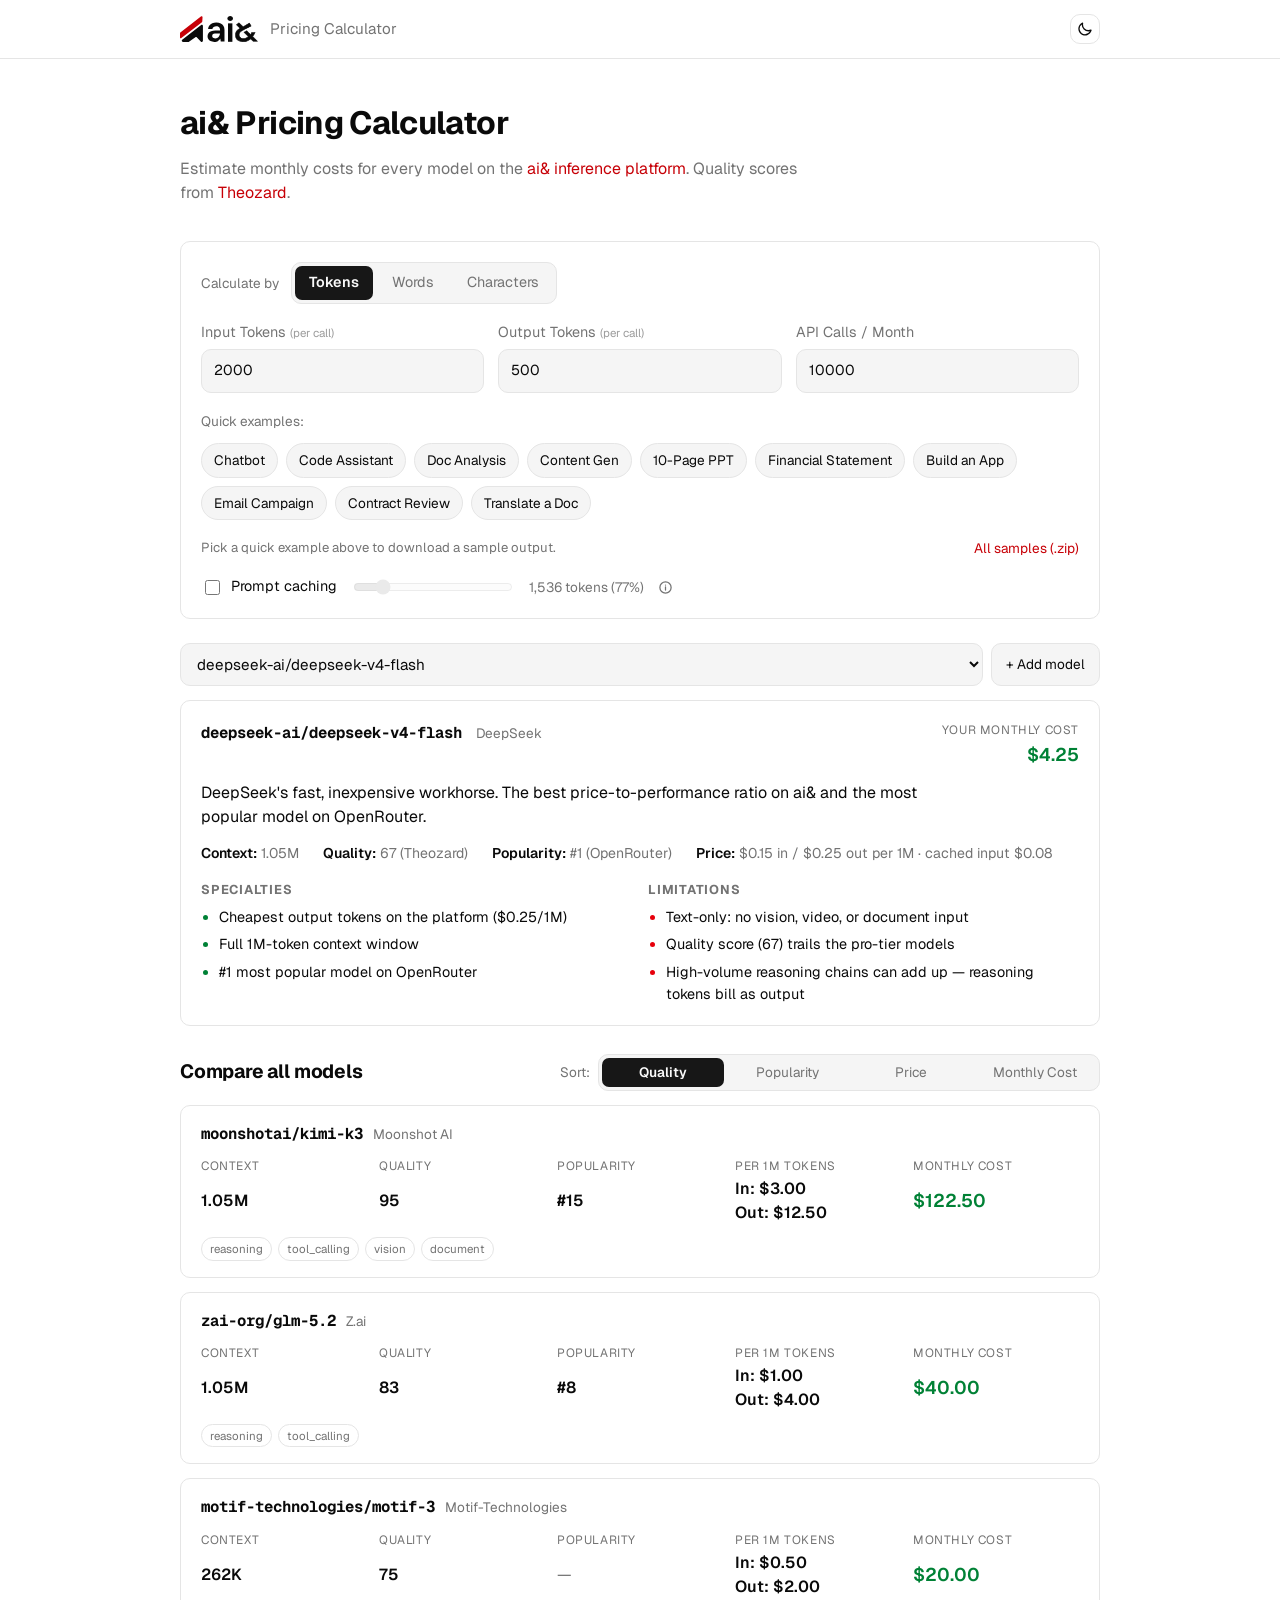
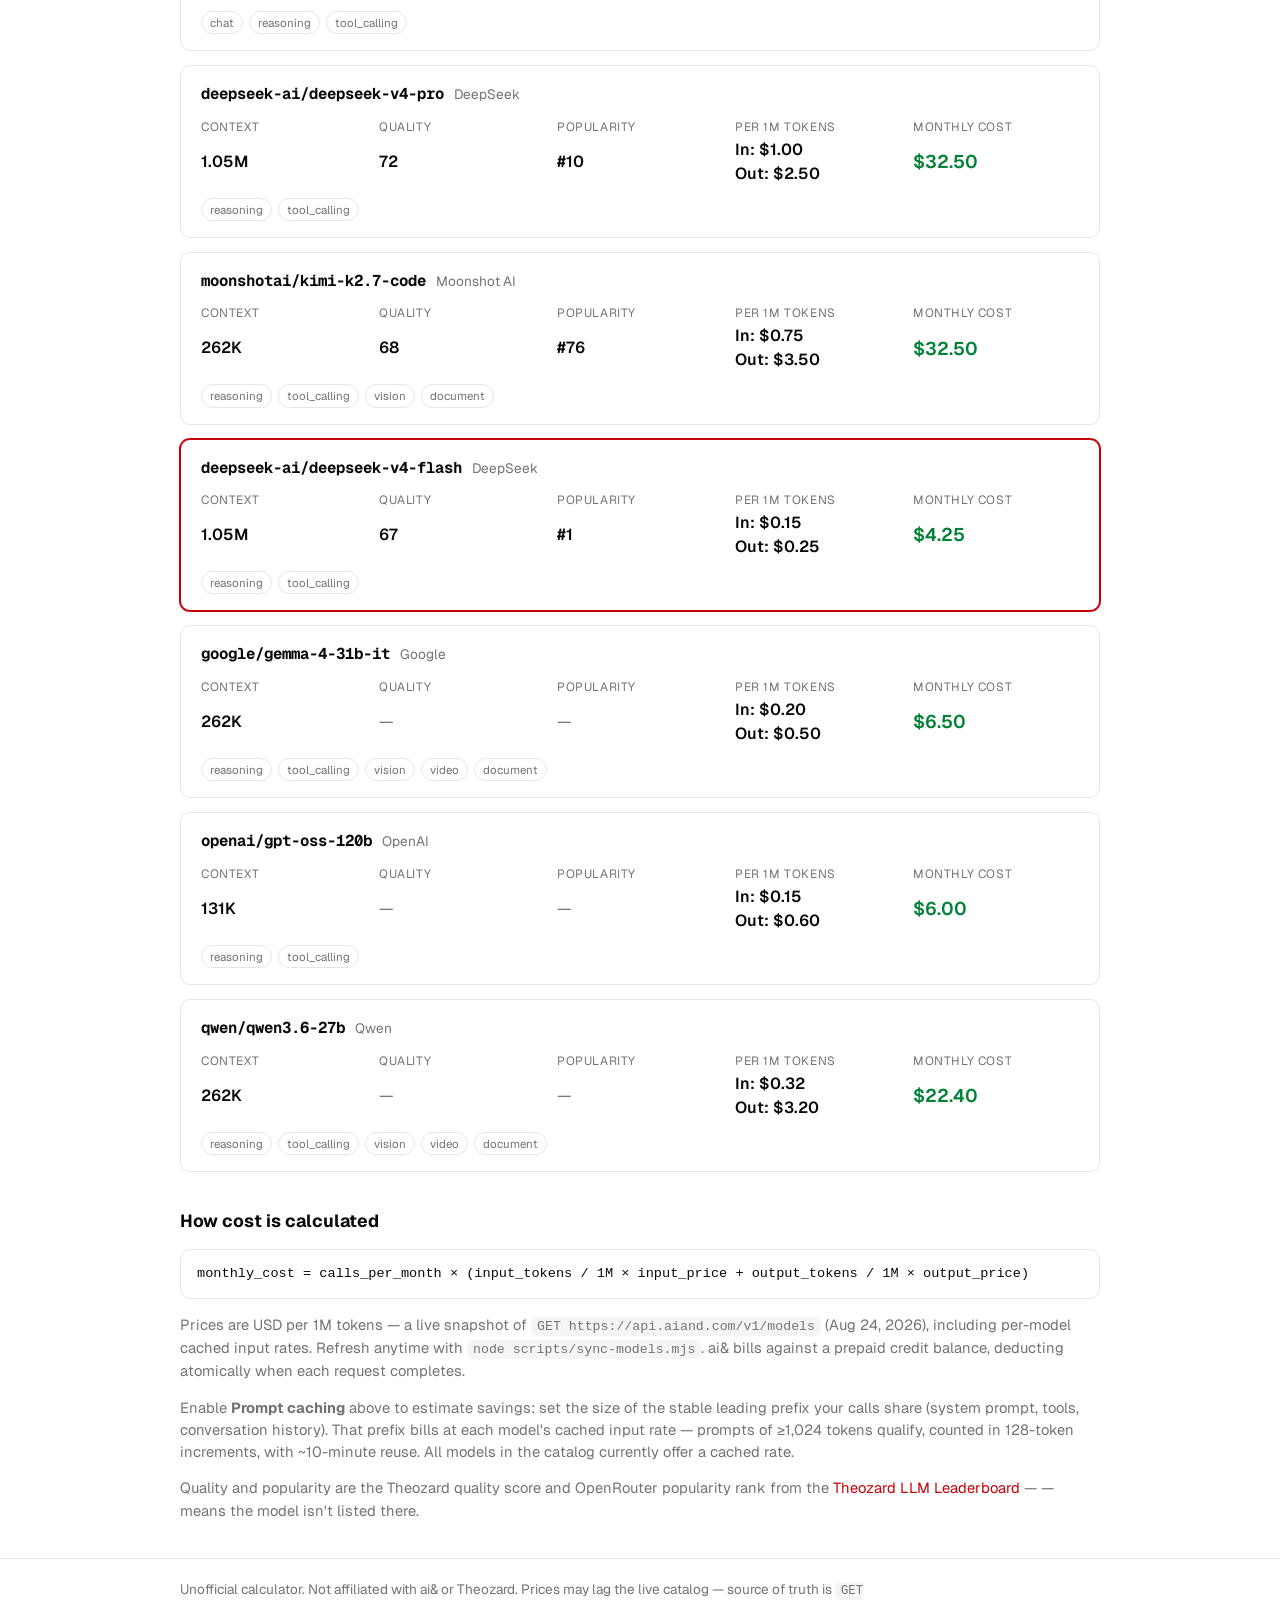
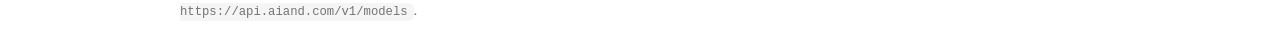
==== index.html @ 3823a9da "Model caching as cached prefix tokens, per the docs The docs define prefix-based reuse, not a hit-ra" ====
<!DOCTYPE html>
<html lang="en">
<head>
  <meta charset="UTF-8" />
  <meta name="viewport" content="width=device-width, initial-scale=1.0" />
  <title>ai&amp; Pricing Calculator</title>
  <meta name="description" content="Calculate monthly ai& inference costs across models. Compare per-token pricing with Theozard quality scores." />
  <link rel="icon" type="image/png" href="favicon.png?v=__BUILD__" />
  <link rel="preconnect" href="https://fonts.googleapis.com" />
  <link rel="preconnect" href="https://fonts.gstatic.com" crossorigin />
  <link href="https://fonts.googleapis.com/css2?family=Geist:wght@400;500;600;700;800&family=Geist+Mono:wght@500;700&display=swap" rel="stylesheet" />
  <script>
    // Set theme before first paint to avoid a flash of the wrong mode
    (function () {
      var t = null;
      try { t = localStorage.getItem("theme"); } catch (e) {}
      if (t !== "light" && t !== "dark") {
        t = matchMedia("(prefers-color-scheme: dark)").matches ? "dark" : "light";
      }
      document.documentElement.dataset.theme = t;
    })();
  </script>
  <link rel="stylesheet" href="styles.css?v=__BUILD__" />
</head>
<body>
  <header class="site-header">
      <div class="container header-inner">
        <div class="brand">
          <svg class="logo-mark" viewBox="0 0 72 24" fill="none" xmlns="http://www.w3.org/2000/svg" role="img" aria-label="ai&">
            <path d="M58.2919 9.95435L64.0702 6.56797L65.6135 9.17378C57.7287 13.4874 53.475 14.4543 54.7934 18.6935C56.8083 22.437 61.7701 20.4705 63.0637 18.8343L59.0914 14.9757L61.4753 13.6361C62.4037 14.5617 64.6677 16.7457 64.9659 17.0234C65.1651 16.9242 65.9072 16.4623 66.0912 15.2228H69.3669C68.5308 17.1268 67.7836 17.628 67.0044 18.8262L71.4244 23.4039H67.5602L65.2045 21.0594C59.4335 25.8689 52.3781 23.5527 51.4354 19.4869C50.2813 14.5089 53.6906 12.0744 55.5396 11.4794L52.132 8.08301L54.3954 6.32282L58.2919 9.95435Z" fill="currentColor"/>
            <path d="M58.3246 9.65197L64.1552 6.23517L65.9511 9.26783L65.7277 9.38978C63.7529 10.4702 62.0042 11.3418 60.52 12.1039C59.0312 12.8681 57.8154 13.519 56.8887 14.164C55.9608 14.8095 55.3487 15.4314 55.0389 16.1256C54.7355 16.8055 54.7073 17.5891 55.0167 18.597C55.9632 20.3347 57.5841 20.7565 59.1663 20.5382C59.963 20.4283 60.7411 20.1557 61.3983 19.811C61.9603 19.5161 62.4222 19.1746 62.7289 18.8489L58.6875 14.9225L61.5158 13.333L61.6441 13.461C62.4858 14.2996 64.4258 16.1736 64.9991 16.7193C65.2529 16.5436 65.7165 16.1031 65.8521 15.1863L65.883 14.9775H69.7388L69.5874 15.3227C69.1604 16.295 68.7542 16.9129 68.3558 17.4388C67.9907 17.9208 67.6593 18.2937 67.3149 18.7976L72 23.6492H67.4618L65.1887 21.3873C62.2934 23.7229 59.0886 24.3325 56.4656 23.8427C53.8045 23.3457 51.701 21.7024 51.2004 19.5431C50.6072 16.9847 51.1854 15.058 52.1665 13.6947C53.0214 12.5065 54.1742 11.7567 55.0962 11.3809L51.7642 8.06003L54.4094 6.003 58.3246 9.65197ZM52.4996 8.10588L55.9954 11.59L55.6125 11.7132C54.729 11.9975 53.4605 12.7276 52.5563 13.9842C51.6588 15.2314 51.1094 17.0111 51.6704 19.4306C52.1124 21.3371 54.0082 22.8849 56.5528 23.3601C59.0853 23.8329 62.2197 23.2295 65.0514 20.8698L65.2186 20.7302L67.6587 23.1586H70.8494L66.6955 18.8563L66.8029 18.6909C67.1985 18.0832 67.5991 17.6329 67.9732 17.1395C68.3029 16.7041 68.6377 16.2047 68.9882 15.4681H66.2926C66.0456 16.6554 65.3069 17.127 65.0723 17.2436L64.9249 17.3173L64.8033 17.2043C64.5153 16.9363 62.4296 14.9247 61.4348 13.9391L59.496 15.0289L63.3905 18.8125L63.2516 18.988C62.9005 19.4324 62.3165 19.8814 61.6194 20.247C60.9194 20.6142 60.089 20.9061 59.2315 21.0244C57.5121 21.2616 55.6515 20.7991 54.5816 18.8112L54.5703 18.7902L54.5632 18.7675C54.2209 17.6667 54.2317 16.7463 54.5991 15.9229C54.9625 15.1087 55.6594 14.4245 56.6158 13.7591C57.5729 13.0932 58.8169 12.4287 60.3022 11.6659C61.7353 10.93 63.3995 10.0997 65.2759 9.07928L63.9858 6.90076L58.2593 10.2567L54.3814 6.64263L52.4996 8.10588Z" fill="currentColor"/>
            <path d="M48.3541 23.8404H44.312V6.79025H48.3541V23.8404Z" fill="currentColor"/>
            <path d="M46.3331 4.68806C47.7469 4.68806 48.8931 3.6386 48.8931 2.34403C48.8931 1.04946 47.7469 0 46.3331 0C44.9193 0 43.7731 1.04946 43.7731 2.34403C43.7731 3.6386 44.9193 4.68806 46.3331 4.68806Z" fill="currentColor"/>
            <path d="M31.6606 23.8977C30.2612 23.8977 29.0988 23.6611 28.1735 23.1882C27.248 22.7152 26.5598 22.0846 26.1084 21.2963C25.6569 20.508 25.4312 19.6523 25.4312 18.7288C25.4312 17.6477 25.702 16.7132 26.2437 15.9249C26.808 15.1366 27.6317 14.5285 28.7151 14.1006C29.7985 13.6501 31.1302 13.4249 32.71 13.4249H37.0098C37.0098 12.524 36.8857 11.7807 36.6374 11.1952C36.3891 10.5871 36.0054 10.1367 35.4863 9.84389C34.9672 9.55112 34.3013 9.4047 33.4888 9.4047C32.5634 9.4047 31.7735 9.61869 31.119 10.0466C30.4643 10.452 30.0581 11.0826 29.9001 11.9384H25.9051C26.0406 10.7222 26.4468 9.68621 27.1239 8.83041C27.801 7.95203 28.6926 7.27638 29.7985 6.8034C30.9271 6.30789 32.1571 6.06017 33.4888 6.06017C35.0913 6.06017 36.4568 6.34168 37.5852 6.90476C38.7138 7.44526 39.5715 8.23354 40.1584 9.26955C40.7677 10.2831 41.0724 11.5106 41.0724 12.952V23.4923H37.6192L37.2129 20.7559C36.9872 21.2063 36.6938 21.623 36.3326 22.0058C35.9942 22.3887 35.5992 22.7264 35.1477 23.0193C34.6963 23.2895 34.1771 23.5035 33.5903 23.6611C33.026 23.8189 32.3828 23.8977 31.6606 23.8977ZM32.5746 20.6883C33.2293 20.6883 33.8048 20.5756 34.3013 20.3504C34.8204 20.1027 35.2605 19.7648 35.6217 19.3369C36.0054 18.8865 36.2988 18.3911 36.502 17.8505C36.7051 17.31 36.8405 16.7356 36.9082 16.1275V16.06H33.1502C32.3603 16.06 31.7057 16.1613 31.1866 16.3639C30.6676 16.5442 30.2951 16.8145 30.0693 17.1748C29.8437 17.5352 29.7308 17.9518 29.7308 18.4248C29.7308 18.8977 29.8437 19.3032 30.0693 19.641C30.2951 19.9788 30.6224 20.2379 31.0512 20.418C31.48 20.5982 31.9878 20.6883 32.5746 20.6883Z" fill="currentColor"/>
            <path d="M19.5438 8.27442C20.2053 7.75496 21.1551 8.24355 21.1551 9.10329V22.8574C21.1551 23.4319 20.7055 23.8977 20.1507 23.8977H19.5342C19.4701 23.8977 19.4089 23.8707 19.3645 23.8232L15.428 19.6185C15.1031 19.2715 14.582 19.222 14.2016 19.5022L8.29467 23.8524C8.25466 23.8818 8.20678 23.8977 8.15772 23.8977H2.63793C1.67545 23.8975 1.26417 22.6309 2.03108 22.0286L19.5438 8.27442Z" fill="currentColor"/>
            <path d="M19.5813 0.332621C20.1043 -0.0717416 20.8574 0.337903 20.8159 1.02985L20.5696 5.13067C20.5554 5.3684 20.4409 5.58654 20.2583 5.7276L1.23582 20.4212C0.72997 20.8119 3.42004e-05 20.4427 0 19.7741V15.8754C3.18012e-06 15.6196 0.116555 15.3801 0.312637 15.2285L19.5813 0.332621Z" fill="#C70007"/>
          </svg>
          <span class="header-sub">Pricing Calculator</span>
        </div>
        <button id="themeToggle" class="theme-toggle" aria-label="Toggle light/dark mode">
          <svg class="icon-sun" viewBox="0 0 24 24" fill="currentColor" aria-hidden="true"><path d="M5 12a1 1 0 0 0-1-1H3a1 1 0 0 0 0 2h1a1 1 0 0 0 1-1Zm.64 5-.71.71a1 1 0 0 0 0 1.41 1 1 0 0 0 1.41 0l.71-.71A1 1 0 0 0 5.64 17ZM12 5a1 1 0 0 0 1-1V3a1 1 0 0 0-2 0v1a1 1 0 0 0 1 1Zm5.66 2.34a1 1 0 0 0 .7-.29l.71-.71a1 1 0 1 0-1.41-1.41l-.66.71a1 1 0 0 0 0 1.41c0 .26.1.52.29.7Zm-12-.29a1 1 0 0 0 1.41 0 1 1 0 0 0 0-1.41l-.71-.71a1.004 1.004 0 1 0-1.43 1.41l.73.71ZM21 11h-1a1 1 0 0 0 0 2h1a1 1 0 0 0 0-2Zm-2.64 6A1 1 0 0 0 17 18.36l.71.71a1 1 0 0 0 1.41 0 1 1 0 0 0 0-1.41l-.76-.66ZM12 6.5a5.5 5.5 0 1 0 5.5 5.5A5.51 5.51 0 0 0 12 6.5Zm0 9a3.5 3.5 0 1 1 0-7 3.5 3.5 0 0 1 0 7Zm0 3.5a1 1 0 0 0-1 1v1a1 1 0 0 0 2 0v-1a1 1 0 0 0-1-1Z"/></svg>
          <svg class="icon-moon" viewBox="0 0 24 24" fill="currentColor" aria-hidden="true"><path d="M21.64 13a1 1 0 0 0-1.05-.14 8.049 8.049 0 0 1-3.37.73 8.15 8.15 0 0 1-8.14-8.1 8.59 8.59 0 0 1 .25-2A1 1 0 0 0 8 2.36a10.14 10.14 0 1 0 14 11.69 1 1 0 0 0-.36-1.05Zm-9.5 6.69A8.14 8.14 0 0 1 7.08 5.22v.27a10.15 10.15 0 0 0 10.14 10.14 9.784 9.784 0 0 0 2.1-.22 8.11 8.11 0 0 1-7.18 4.32v-.04Z"/></svg>
        </button>
      </div>
  </header>

  <main class="container">
    <section class="hero">
      <h1>ai&amp; Pricing Calculator</h1>
      <p class="lede">
        Estimate monthly costs for every model on the
        <a href="https://docs.aiand.com/models/catalog/" target="_blank" rel="noopener">ai&amp; inference platform</a>.
        Quality scores from <a href="https://theozard.com/models/text" target="_blank" rel="noopener">Theozard</a>.
      </p>
    </section>

    <!-- Calculator controls -->
    <section class="controls" id="calculator">
      <div class="calc-by">
        <span class="control-label">Calculate by</span>
        <div class="segmented" role="tablist" id="unitToggle">
          <button class="seg active" data-unit="tokens" role="tab">Tokens</button>
          <button class="seg" data-unit="words" role="tab">Words</button>
          <button class="seg" data-unit="chars" role="tab">Characters</button>
        </div>
      </div>

      <div class="inputs">
        <label class="field">
          <span id="inputLabel">Input Tokens <em>(per call)</em></span>
          <input type="number" id="inputTokens" min="0" step="any" value="2000" />
        </label>
        <label class="field">
          <span id="outputLabel">Output Tokens <em>(per call)</em></span>
          <input type="number" id="outputTokens" min="0" step="any" value="500" />
        </label>
        <label class="field">
          <span>API Calls / Month</span>
          <input type="number" id="callsPerMonth" min="0" step="any" value="10000" />
        </label>
      </div>

      <div class="presets">
        <span class="control-label">Quick examples:</span>
        <div class="preset-buttons" id="presetButtons"></div>
      </div>

      <div class="sample-download" id="sampleDownload"></div>

      <div class="caching-row">
        <label class="cache-toggle">
          <input type="checkbox" id="cacheToggle" />
          <span>Prompt caching</span>
        </label>
        <input type="range" id="cacheRate" min="0" max="10240" step="128" value="1536" disabled />
        <span class="cache-value" id="cacheValue">1,536 tokens</span>
        <span class="info-icon" role="img" aria-label="About prompt caching">
          <svg viewBox="0 0 24 24" fill="none" stroke="currentColor" stroke-width="2" stroke-linecap="round"><circle cx="12" cy="12" r="9"/><path d="M12 16v-5"/><path d="M12 8h.01"/></svg>
          <span class="tooltip">ai&amp; automatically detects repeated prompt prefixes and bills the reused portion at the model's cached input rate — the common pattern is a stable system prompt (and tools) followed by a growing conversation. Set how many leading tokens repeat across your calls. Prompts of 1,024 tokens or more qualify; the cached prefix is counted in 128-token increments (capped at your input size). Reuse lasts ~10 minutes and is scoped to your organization. No code changes needed.</span>
        </span>
        <span class="cache-note" id="cacheNote"></span>
      </div>
    </section>

    <!-- Model picker + details -->
    <section class="model-picker" id="modelPicker">
      <div class="picker-slots" id="pickerSlots"></div>
    </section>

    <!-- Results -->
    <div class="results-header">
      <h2 class="results-heading">Compare all models</h2>
      <div class="sort-row">
        <span class="control-label">Sort:</span>
        <div class="segmented small" id="sortToggle">
          <button class="seg active" data-sort="quality">Quality</button>
          <button class="seg" data-sort="popularity">Popularity</button>
          <button class="seg" data-sort="price">Price</button>
          <button class="seg" data-sort="cost">Monthly Cost</button>
        </div>
      </div>
    </div>
    <section id="results" class="results"></section>

    <section class="notes">
      <h2>How cost is calculated</h2>
      <pre class="formula">monthly_cost = calls_per_month × (input_tokens / 1M × input_price + output_tokens / 1M × output_price)</pre>
      <p>
        Prices are USD per 1M tokens — a live snapshot of <code>GET https://api.aiand.com/v1/models</code>
        (Aug 24, 2026), including per-model cached input rates. Refresh anytime with
        <code>node scripts/sync-models.mjs</code>. ai&amp; bills against a prepaid credit balance,
        deducting atomically when each request completes.
      </p>
      <p>
        Enable <strong>Prompt caching</strong> above to estimate savings: set the size of the stable
        leading prefix your calls share (system prompt, tools, conversation history). That prefix
        bills at each model's cached input rate — prompts of ≥1,024 tokens qualify, counted in
        128-token increments, with ~10-minute reuse. All models in the catalog currently offer a cached rate.
      </p>
      <p>
        Quality and popularity are the Theozard quality score and OpenRouter popularity rank from the
        <a href="https://theozard.com/models/text" target="_blank" rel="noopener">Theozard LLM Leaderboard</a> —
        <span class="dash">—</span> means the model isn't listed there.
      </p>
    </section>
  </main>

  <footer class="site-footer">
    <div class="container">
      Unofficial calculator. Not affiliated with ai&amp; or Theozard.
      Prices may lag the live catalog — source of truth is <code>GET https://api.aiand.com/v1/models</code>.
    </div>
  </footer>

  <script src="models-live.js?v=__BUILD__"></script>
  <script src="data.js?v=__BUILD__"></script>
  <script src="app.js?v=__BUILD__"></script>
</body>
</html>
---- styles.css ----
/* Palettes taken from https://console.aiand.com (:root = light, .dark = dark) */
:root {
  --bg: oklch(100% 0 0);
  --panel: oklch(100% 0 0);
  --panel-2: oklch(97% 0 0);
  --border: oklch(92.2% 0 0);
  --input: oklch(92.2% 0 0);
  --text: oklch(14.5% 0 0);
  --muted: oklch(55.6% 0 0);
  --primary: oklch(20.5% 0 0);
  --primary-foreground: oklch(98.5% 0 0);
  --accent: #c70007;        /* ai& brand red (aiand.com) */
  --accent-strong: #c70007;
  --success: oklch(52% 0.16 152);
  --destructive: oklch(57.7% 0.245 27.325);
  --radius: 0.625rem;
}

[data-theme="dark"] {
  --bg: oklch(14.5% 0 0);
  --panel: oklch(20.5% 0 0);
  --panel-2: oklch(26.9% 0 0);
  --border: oklch(100% 0 0 / 0.1);
  --input: oklch(100% 0 0 / 0.15);
  --text: oklch(98.5% 0 0);
  --muted: oklch(70.8% 0 0);
  --primary: oklch(92.2% 0 0);
  --primary-foreground: oklch(20.5% 0 0);
  --accent: #f4474a;        /* brighter tint of ai& red for dark backgrounds */
  --accent-strong: #f4474a;
  --success: oklch(74% 0.14 152);
  --destructive: oklch(70.4% 0.191 22.216);
}

* { box-sizing: border-box; }

body {
  margin: 0;
  background: var(--bg);
  color: var(--text);
  font-family: "Geist", "Geist Variable", -apple-system, BlinkMacSystemFont, "Segoe UI", Roboto, Helvetica, Arial, sans-serif;
  line-height: 1.5;
}

.container { max-width: 960px; margin: 0 auto; padding: 0 20px; }

a { color: var(--accent); text-decoration: none; }
a:hover { text-decoration: underline; }

code {
  background: var(--panel-2);
  padding: 2px 6px;
  border-radius: 6px;
  font-size: 0.9em;
}

/* Header */
.site-header {
  border-bottom: 1px solid var(--border);
  padding: 14px 0;
}
.header-inner { display: flex; align-items: center; justify-content: space-between; gap: 12px; }
.brand { display: flex; align-items: center; gap: 12px; }
.logo-mark { height: 26px; width: auto; display: block; color: var(--text); }
.header-sub { color: var(--muted); font-size: 0.95rem; }

/* Theme toggle */
.theme-toggle {
  appearance: none;
  background: transparent;
  border: 1px solid var(--border);
  border-radius: var(--radius);
  color: var(--text);
  padding: 6px;
  cursor: pointer;
  display: inline-flex;
  align-items: center;
  justify-content: center;
}
.theme-toggle:hover { border-color: var(--accent); color: var(--accent); }
.theme-toggle svg { width: 16px; height: 16px; display: block; }
[data-theme="light"] .icon-sun { display: none; }
[data-theme="dark"] .icon-moon { display: none; }

/* Hero */
.hero { padding: 40px 0 8px; }
.hero h1 { margin: 0 0 10px; font-size: 2rem; letter-spacing: -0.02em; }
.lede { color: var(--muted); max-width: 640px; margin: 0; }

/* Controls */
.controls {
  background: var(--panel);
  border: 1px solid var(--border);
  border-radius: var(--radius);
  padding: 20px;
  margin: 28px 0 24px;
  display: grid;
  gap: 18px;
}

.control-label { color: var(--muted); font-size: 0.85rem; }

.calc-by, .presets, .sort-row { display: flex; align-items: center; gap: 12px; flex-wrap: wrap; }

.segmented {
  display: inline-flex;
  background: var(--panel-2);
  border: 1px solid var(--border);
  border-radius: var(--radius);
  padding: 3px;
  gap: 2px;
}
.seg {
  appearance: none;
  border: 0;
  background: transparent;
  color: var(--muted);
  font: inherit;
  font-size: 0.9rem;
  padding: 6px 14px;
  border-radius: calc(var(--radius) - 3px);
  cursor: pointer;
  min-width: 76px;      /* keep size stable when active bolds the label */
  text-align: center;
}
.seg:hover { color: var(--text); }
.seg.active { background: var(--primary); color: var(--primary-foreground); font-weight: 600; }
.segmented.small .seg { padding: 4px 10px; font-size: 0.85rem; min-width: 122px; }

.inputs {
  display: grid;
  grid-template-columns: repeat(auto-fit, minmax(200px, 1fr));
  gap: 14px;
}
.field { display: grid; gap: 6px; font-size: 0.9rem; }
.field span { color: var(--muted); }
.field em { font-style: normal; opacity: 0.7; font-size: 0.8em; }
.field input {
  background: var(--panel-2);
  border: 1px solid var(--input);
  border-radius: var(--radius);
  color: var(--text);
  font: inherit;
  padding: 10px 12px;
  width: 100%;
}
.field input:focus { outline: 2px solid var(--accent); outline-offset: 0; border-color: transparent; }

.preset {
  appearance: none;
  background: var(--panel-2);
  border: 1px solid var(--border);
  color: var(--text);
  font: inherit;
  font-size: 0.85rem;
  padding: 6px 12px;
  border-radius: 999px;
  cursor: pointer;
}
.preset:hover { border-color: var(--accent); color: var(--accent); }
.preset.active { background: var(--primary); color: var(--primary-foreground); border-color: transparent; font-weight: 600; }
.preset-buttons { display: flex; gap: 8px; flex-wrap: wrap; }

/* Prompt caching */
.caching-row { display: flex; align-items: center; gap: 14px; flex-wrap: wrap; }
.cache-toggle { display: inline-flex; align-items: center; gap: 8px; font-size: 0.9rem; cursor: pointer; }
.cache-toggle input { accent-color: var(--accent); width: 15px; height: 15px; }
.caching-row input[type="range"] { accent-color: var(--accent); width: 160px; }
.caching-row input[type="range"]:disabled { opacity: 0.4; }
.cache-value { color: var(--muted); font-size: 0.85rem; min-width: 80px; }
.cache-note { color: var(--muted); font-size: 0.82rem; }
.info-icon { color: var(--muted); display: inline-flex; cursor: help; position: relative; }
.info-icon svg { width: 15px; height: 15px; display: block; }
.info-icon:hover { color: var(--accent); }
.info-icon .tooltip {
  visibility: hidden;
  opacity: 0;
  position: absolute;
  bottom: calc(100% + 10px);
  left: 50%;
  transform: translateX(-50%);
  width: 280px;
  background: var(--panel);
  border: 1px solid var(--border);
  border-radius: var(--radius);
  box-shadow: 0 4px 16px rgb(0 0 0 / 0.25);
  padding: 10px 12px;
  color: var(--text);
  font-size: 0.8rem;
  line-height: 1.5;
  pointer-events: none;
  transition: opacity 0.15s ease;
  z-index: 10;
}
.info-icon:hover .tooltip,
.info-icon:focus-within .tooltip { visibility: visible; opacity: 1; }
.cache-line {
  margin-top: 12px;
  font-size: 0.88rem;
  color: var(--muted);
}
.cache-line strong { color: var(--success); }
.save {
  color: var(--success);
  font-size: 0.78rem;
  font-weight: 600;
  border: 1px solid var(--success);
  border-radius: 999px;
  padding: 1px 7px;
  margin-left: 4px;
}

/* Sample download */
.sample-download { display: flex; align-items: center; gap: 12px; flex-wrap: wrap; }
.sample-btn {
  display: inline-block;
  background: var(--accent-strong);
  color: oklch(98.5% 0 0);
  font-size: 0.85rem;
  font-weight: 600;
  padding: 7px 14px;
  border-radius: var(--radius);
  text-decoration: none;
}
.sample-btn:hover { filter: brightness(1.12); text-decoration: none; }
.sample-note { color: var(--muted); font-size: 0.82rem; }
.sample-all { font-size: 0.85rem; margin-left: auto; }

/* Model picker */
.model-picker { margin-bottom: 28px; }
.slots-controls { display: grid; gap: 14px; grid-template-columns: 1fr; margin-bottom: 14px; }
@media (min-width: 720px) {
  .picker-slots.two .slots-controls { grid-template-columns: 1fr 1fr; }
}
.slot-controls { display: flex; gap: 8px; }

/* Side-by-side comparison (two models) */
.compare { display: grid; grid-template-columns: 1fr 1fr; padding: 6px 0; }
.cmp-row { display: contents; }
.cmp-row > * { padding: 12px 14px; border-top: 1px solid var(--border); }
.cmp-row:first-child > * { border-top: 0; }
.cmp-label {
  grid-column: 1 / -1;
  background: var(--panel-2);
  color: var(--muted);
  font-size: 0.75rem;
  text-transform: uppercase;
  letter-spacing: 0.05em;
  padding: 6px 14px;
}
.cmp-cell { min-width: 0; }
.cmp-cost { font-weight: 700; color: var(--success); font-size: 1.1rem; }
.compare ul { margin: 0; padding-left: 18px; display: grid; gap: 6px; font-size: 0.9rem; }
.compare ul.good li::marker { color: var(--success); }
.compare ul.bad li::marker { color: var(--destructive); }
@media (min-width: 720px) {
  .compare { grid-template-columns: 130px 1fr 1fr; }
  .cmp-label { grid-column: auto; background: transparent; padding: 12px 14px; }
}
.model-picker select {
  flex: 1;
  min-width: 0;
  background: var(--panel-2);
  border: 1px solid var(--input);
  border-radius: var(--radius);
  color: var(--text);
  font: inherit;
  font-size: 0.95rem;
  padding: 10px 12px;
  cursor: pointer;
}
.model-picker select:focus { outline: 2px solid var(--accent); outline-offset: 0; border-color: transparent; }
.slot-btn {
  appearance: none;
  background: var(--panel-2);
  border: 1px solid var(--border);
  color: var(--text);
  font: inherit;
  font-size: 0.85rem;
  padding: 0 14px;
  border-radius: var(--radius);
  cursor: pointer;
  white-space: nowrap;
}
.slot-btn:hover { border-color: var(--accent); color: var(--accent); }
.remove-model { font-size: 1.1rem; line-height: 1; padding: 0 12px; }
.remove-model:hover { border-color: var(--destructive); color: var(--destructive); }

.model-detail {
  background: var(--panel);
  border: 1px solid var(--border);
  border-radius: var(--radius);
  padding: 20px;
}
.detail-head {
  display: flex;
  justify-content: space-between;
  align-items: flex-start;
  gap: 16px;
  flex-wrap: wrap;
  margin-bottom: 12px;
}
.detail-head .provider { margin-left: 10px; }
.detail-cost { text-align: right; display: grid; gap: 2px; }
.detail-cost .cost { font-size: 1.4rem; }
.description { color: var(--text); margin: 0 0 14px; max-width: 70ch; }
.detail-stats {
  display: flex;
  flex-wrap: wrap;
  gap: 8px 24px;
  color: var(--muted);
  font-size: 0.88rem;
  margin-bottom: 16px;
}
.detail-stats strong { color: var(--text); font-weight: 600; }
.detail-cols {
  display: grid;
  grid-template-columns: repeat(auto-fit, minmax(260px, 1fr));
  gap: 16px;
}
.detail-cols h3 {
  margin: 0 0 8px;
  font-size: 0.8rem;
  text-transform: uppercase;
  letter-spacing: 0.06em;
  color: var(--muted);
}
.detail-cols ul { margin: 0; padding-left: 18px; display: grid; gap: 6px; font-size: 0.9rem; }
.detail-cols ul.good li::marker { color: var(--success); }
.detail-cols ul.bad li::marker { color: var(--destructive); }

/* Results */
.results-header {
  display: flex;
  align-items: center;
  justify-content: space-between;
  gap: 12px;
  flex-wrap: wrap;
  margin-bottom: 14px;
}
.results-header .sort-row { gap: 8px; }
.results-heading { font-size: 1.2rem; margin: 0; letter-spacing: -0.01em; }
.results { display: grid; gap: 14px; }

.card {
  background: var(--panel);
  border: 1px solid var(--border);
  border-radius: var(--radius);
  padding: 16px 20px;
  cursor: pointer;
  transition: border-color 0.15s ease;
}
.card:hover { border-color: var(--accent); }
.card.selected { border-color: var(--accent-strong); box-shadow: 0 0 0 1px var(--accent-strong); }
.card-head { display: flex; align-items: baseline; gap: 10px; flex-wrap: wrap; margin-bottom: 12px; }
.model-id { font-weight: 700; font-family: "Geist Mono", ui-monospace, SFMono-Regular, Menlo, monospace; font-size: 0.98rem; }
.provider { color: var(--muted); font-size: 0.85rem; }

.stats {
  display: grid;
  grid-template-columns: repeat(auto-fit, minmax(130px, 1fr));
  gap: 12px;
}
.stat { display: grid; gap: 2px; }
.stat-label { color: var(--muted); font-size: 0.75rem; text-transform: uppercase; letter-spacing: 0.05em; }
.stat-value { font-weight: 600; }
.stat-value.cost { color: var(--success); font-size: 1.15rem; }
.dash { color: var(--muted); font-weight: 400; }

.caps { margin-top: 12px; display: flex; gap: 6px; flex-wrap: wrap; }
.cap {
  font-size: 0.72rem;
  color: var(--muted);
  border: 1px solid var(--border);
  border-radius: 999px;
  padding: 2px 8px;
}

/* Notes */
.notes { margin: 36px 0; color: var(--muted); font-size: 0.92rem; }
.notes h2 { color: var(--text); font-size: 1.1rem; }
.formula {
  background: var(--panel);
  border: 1px solid var(--border);
  border-radius: var(--radius);
  padding: 14px 16px;
  overflow-x: auto;
  color: var(--text);
  font-size: 0.85rem;
}

/* Footer */
.site-footer {
  border-top: 1px solid var(--border);
  padding: 20px 0 32px;
  color: var(--muted);
  font-size: 0.85rem;
}
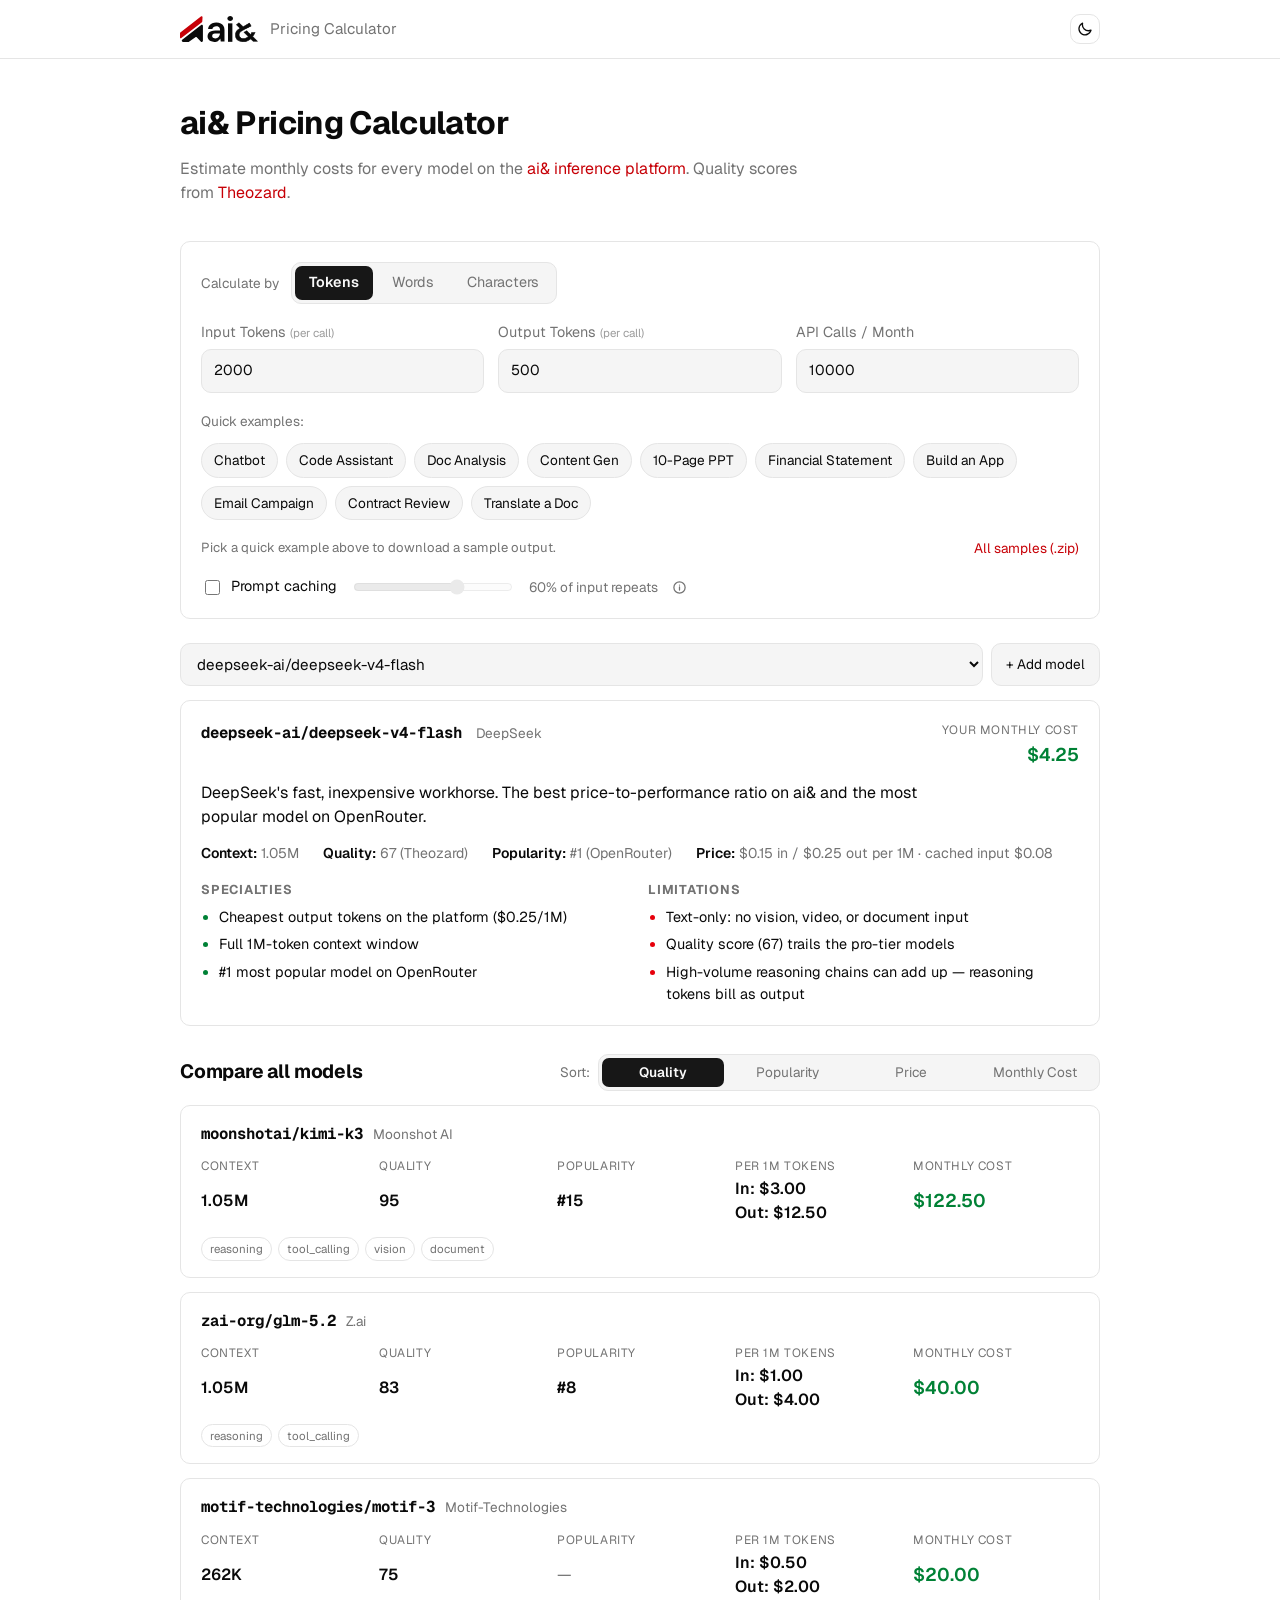
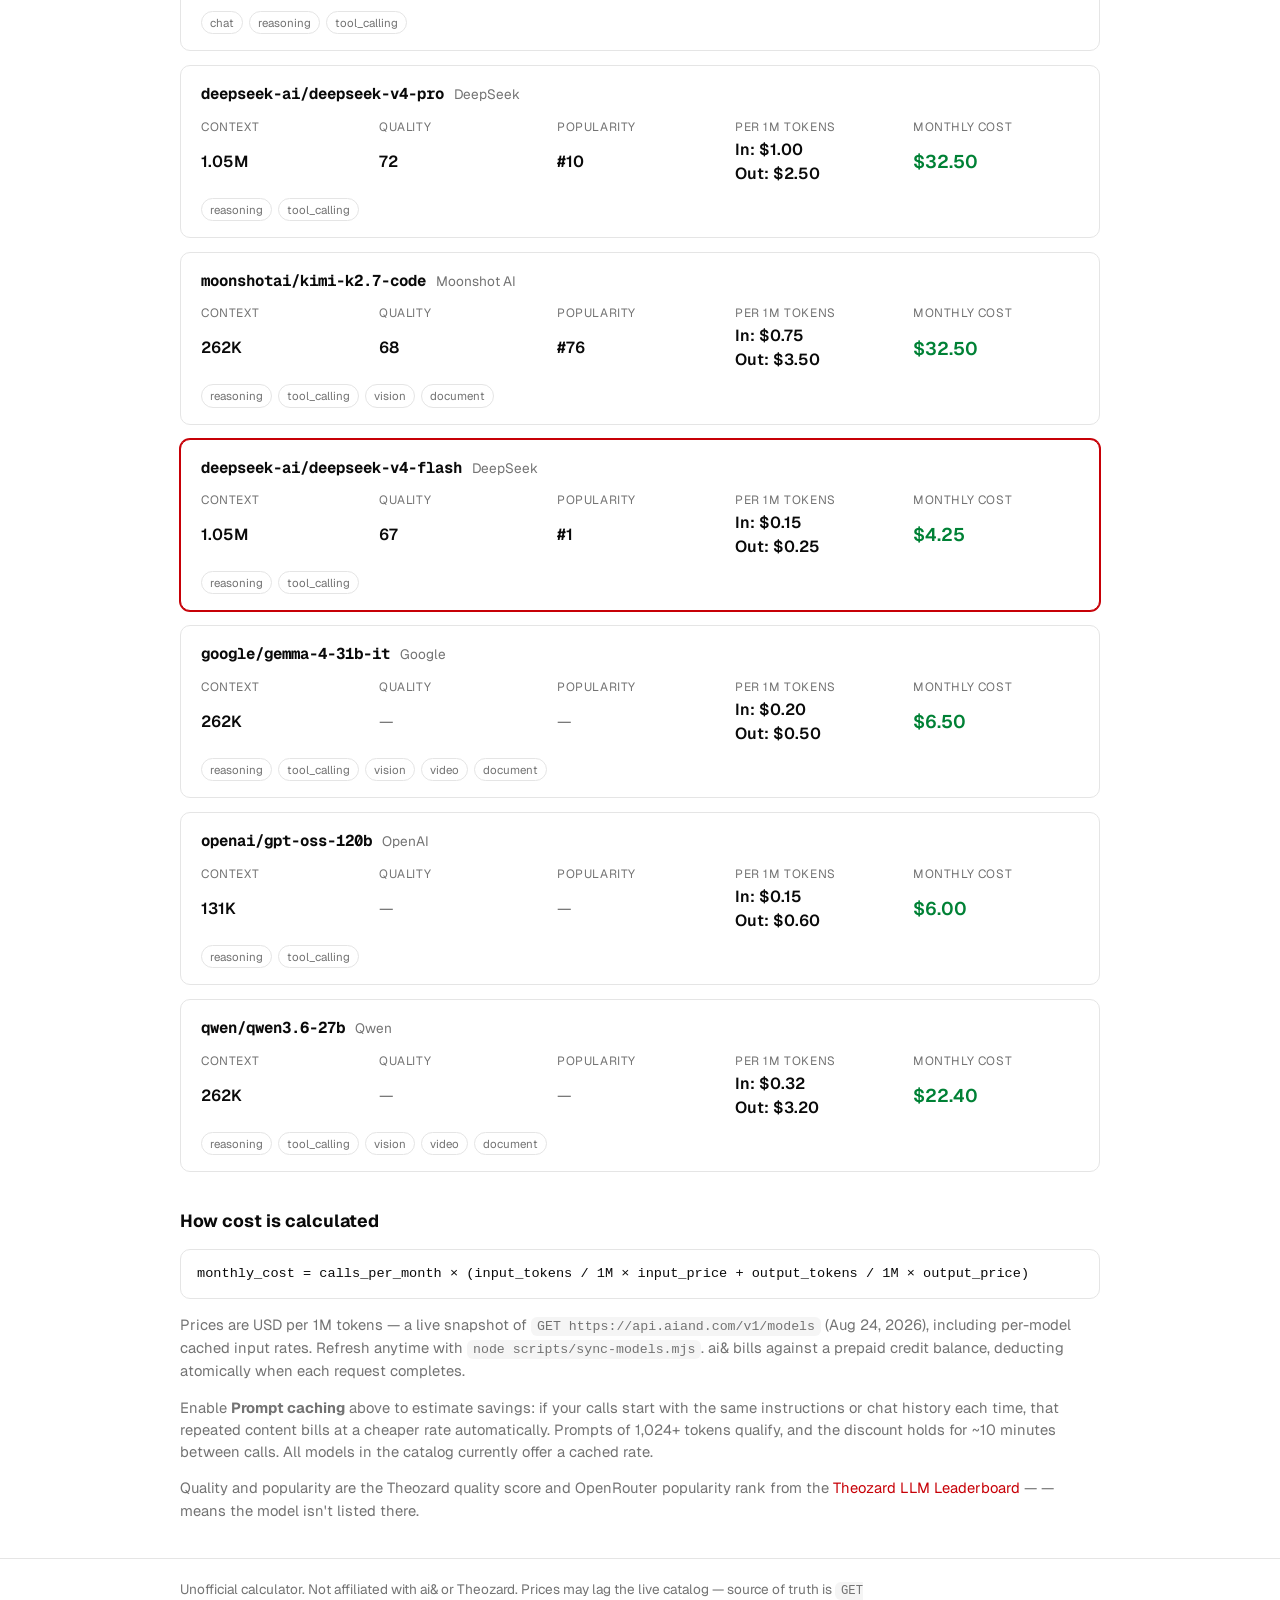
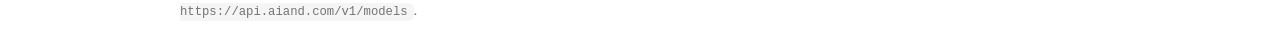
==== commit 1687c78d: "Layman-friendly caching control: 'repeated content' percentage One slider in plain English ('60% of " ====
--- a/index.html
+++ b/index.html
@@ -92,11 +92,11 @@
           <input type="checkbox" id="cacheToggle" />
           <span>Prompt caching</span>
         </label>
-        <input type="range" id="cacheRate" min="0" max="10240" step="128" value="1536" disabled />
-        <span class="cache-value" id="cacheValue">1,536 tokens</span>
+        <input type="range" id="cacheRate" min="0" max="90" step="5" value="60" disabled />
+        <span class="cache-value" id="cacheValue">60% of input repeats</span>
         <span class="info-icon" role="img" aria-label="About prompt caching">
           <svg viewBox="0 0 24 24" fill="none" stroke="currentColor" stroke-width="2" stroke-linecap="round"><circle cx="12" cy="12" r="9"/><path d="M12 16v-5"/><path d="M12 8h.01"/></svg>
-          <span class="tooltip">ai&amp; automatically detects repeated prompt prefixes and bills the reused portion at the model's cached input rate — the common pattern is a stable system prompt (and tools) followed by a growing conversation. Set how many leading tokens repeat across your calls. Prompts of 1,024 tokens or more qualify; the cached prefix is counted in 128-token increments (capped at your input size). Reuse lasts ~10 minutes and is scoped to your organization. No code changes needed.</span>
+          <span class="tooltip">If every request starts with the same instructions or chat history, ai&amp; remembers that part instead of charging full price for it again — repeated content bills at a cheaper rate. This happens automatically; nothing to set up in your code. Only prompts of 1,024+ tokens qualify, and the discount lasts about 10 minutes between calls.</span>
         </span>
         <span class="cache-note" id="cacheNote"></span>
       </div>
@@ -132,10 +132,10 @@
         deducting atomically when each request completes.
       </p>
       <p>
-        Enable <strong>Prompt caching</strong> above to estimate savings: set the size of the stable
-        leading prefix your calls share (system prompt, tools, conversation history). That prefix
-        bills at each model's cached input rate — prompts of ≥1,024 tokens qualify, counted in
-        128-token increments, with ~10-minute reuse. All models in the catalog currently offer a cached rate.
+        Enable <strong>Prompt caching</strong> above to estimate savings: if your calls start with the
+        same instructions or chat history each time, that repeated content bills at a cheaper rate
+        automatically. Prompts of 1,024+ tokens qualify, and the discount holds for ~10 minutes between
+        calls. All models in the catalog currently offer a cached rate.
       </p>
       <p>
         Quality and popularity are the Theozard quality score and OpenRouter popularity rank from the
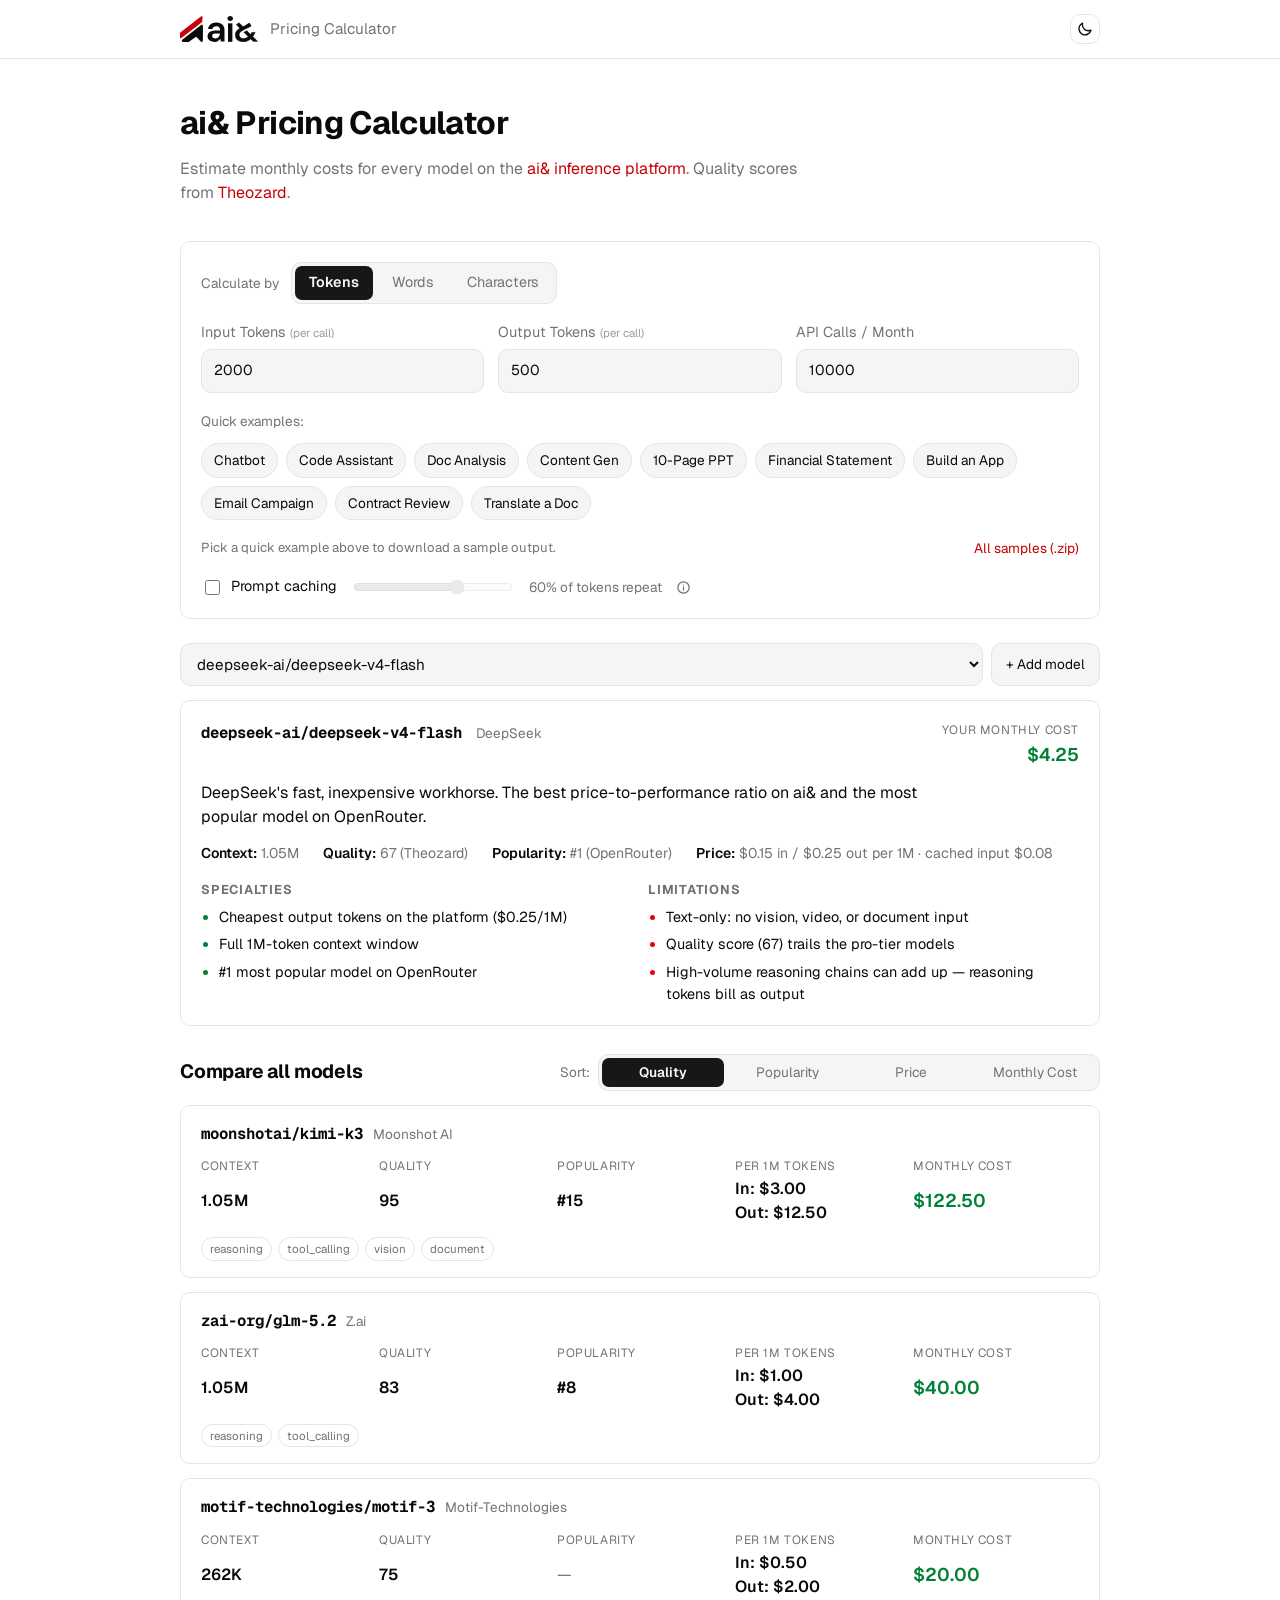
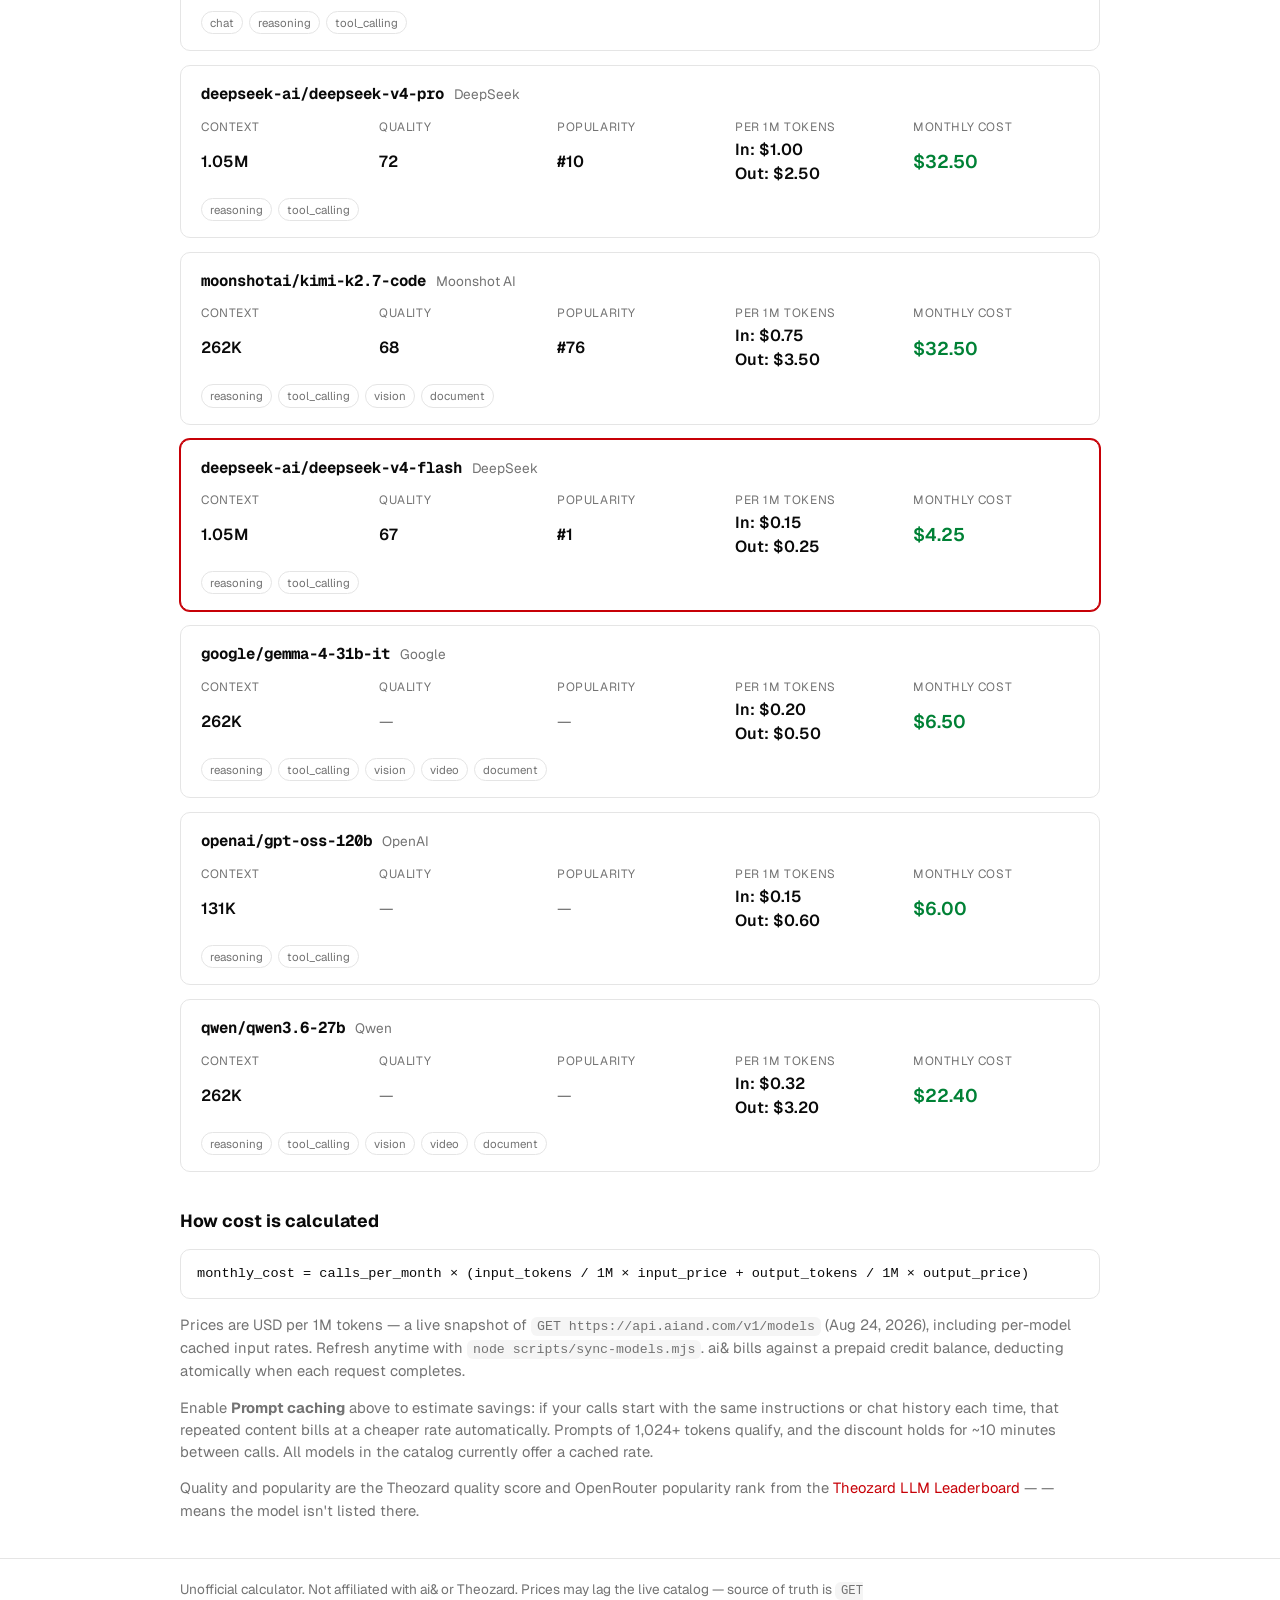
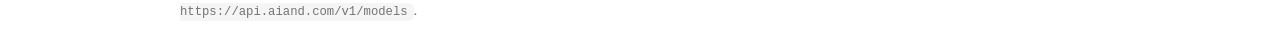
==== commit 8151471d: "Label caching slider: '60% of tokens repeat' (clearer grammar)" ====
--- a/index.html
+++ b/index.html
@@ -93,7 +93,7 @@
           <span>Prompt caching</span>
         </label>
         <input type="range" id="cacheRate" min="0" max="90" step="5" value="60" disabled />
-        <span class="cache-value" id="cacheValue">60% of input repeats</span>
+        <span class="cache-value" id="cacheValue">60% of tokens repeat</span>
         <span class="info-icon" role="img" aria-label="About prompt caching">
           <svg viewBox="0 0 24 24" fill="none" stroke="currentColor" stroke-width="2" stroke-linecap="round"><circle cx="12" cy="12" r="9"/><path d="M12 16v-5"/><path d="M12 8h.01"/></svg>
           <span class="tooltip">If every request starts with the same instructions or chat history, ai&amp; remembers that part instead of charging full price for it again — repeated content bills at a cheaper rate. This happens automatically; nothing to set up in your code. Only prompts of 1,024+ tokens qualify, and the discount lasts about 10 minutes between calls.</span>
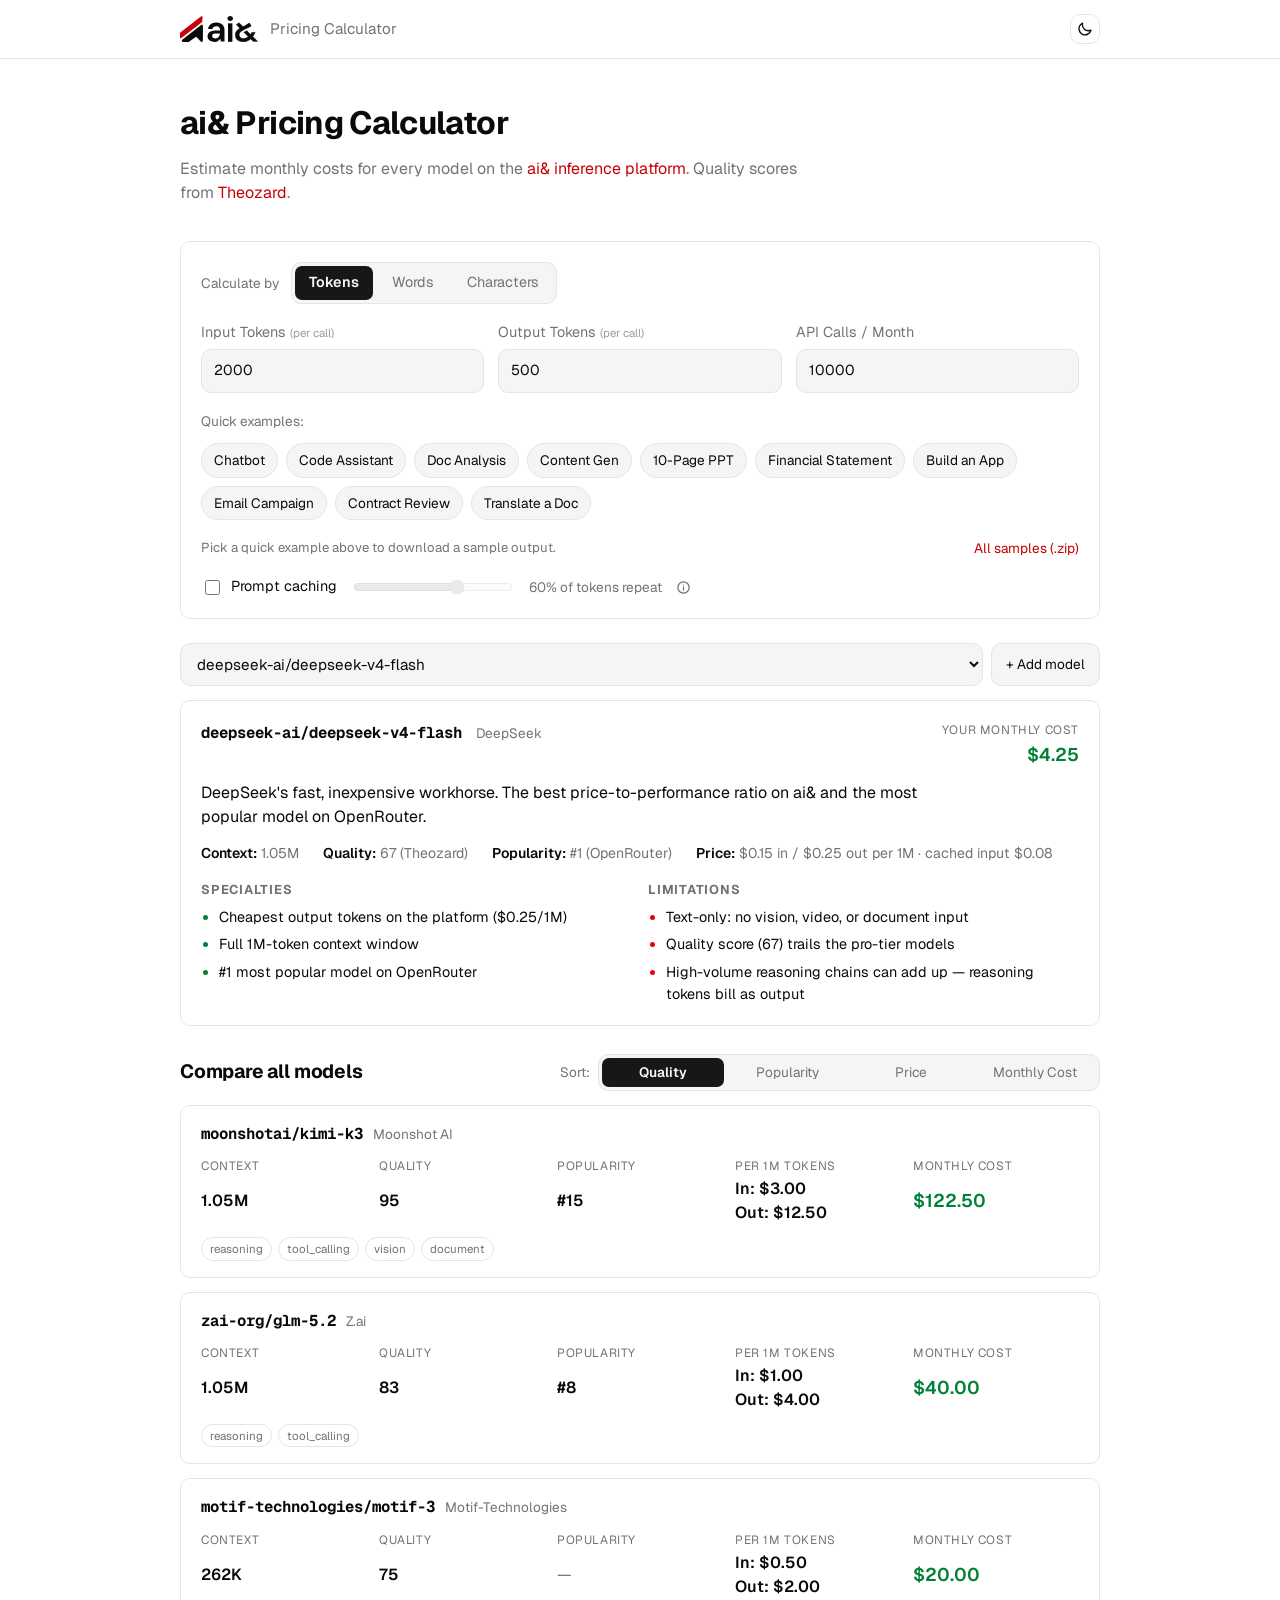
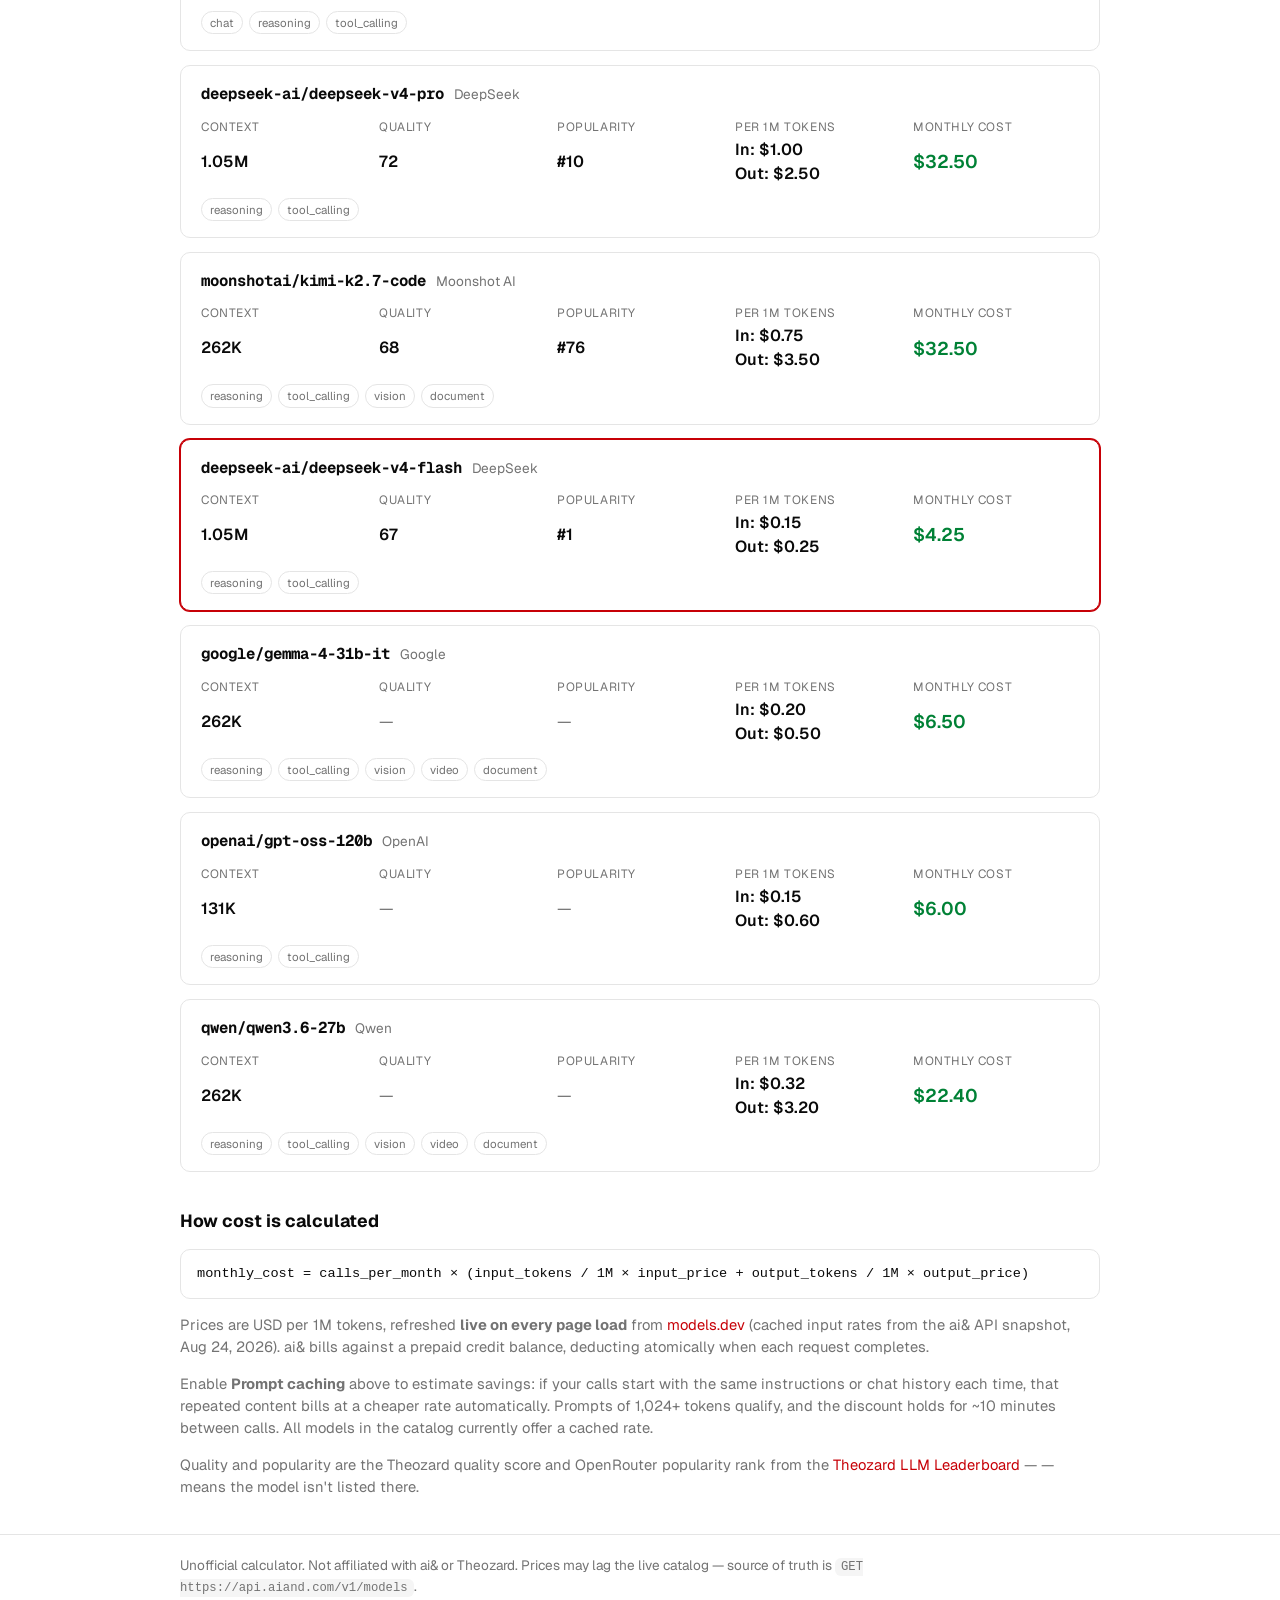
==== commit 0d4fabb0: "Live pricing on every page load from models.dev (no API key) The browser fetches the public models.d" ====
--- a/index.html
+++ b/index.html
@@ -126,9 +126,9 @@
       <h2>How cost is calculated</h2>
       <pre class="formula">monthly_cost = calls_per_month × (input_tokens / 1M × input_price + output_tokens / 1M × output_price)</pre>
       <p>
-        Prices are USD per 1M tokens — a live snapshot of <code>GET https://api.aiand.com/v1/models</code>
-        (Aug 24, 2026), including per-model cached input rates. Refresh anytime with
-        <code>node scripts/sync-models.mjs</code>. ai&amp; bills against a prepaid credit balance,
+        Prices are USD per 1M tokens, refreshed <strong>live on every page load</strong> from
+        <a href="https://models.dev" target="_blank" rel="noopener">models.dev</a> (cached input rates
+        from the ai&amp; API snapshot, Aug 24, 2026). ai&amp; bills against a prepaid credit balance,
         deducting atomically when each request completes.
       </p>
       <p>
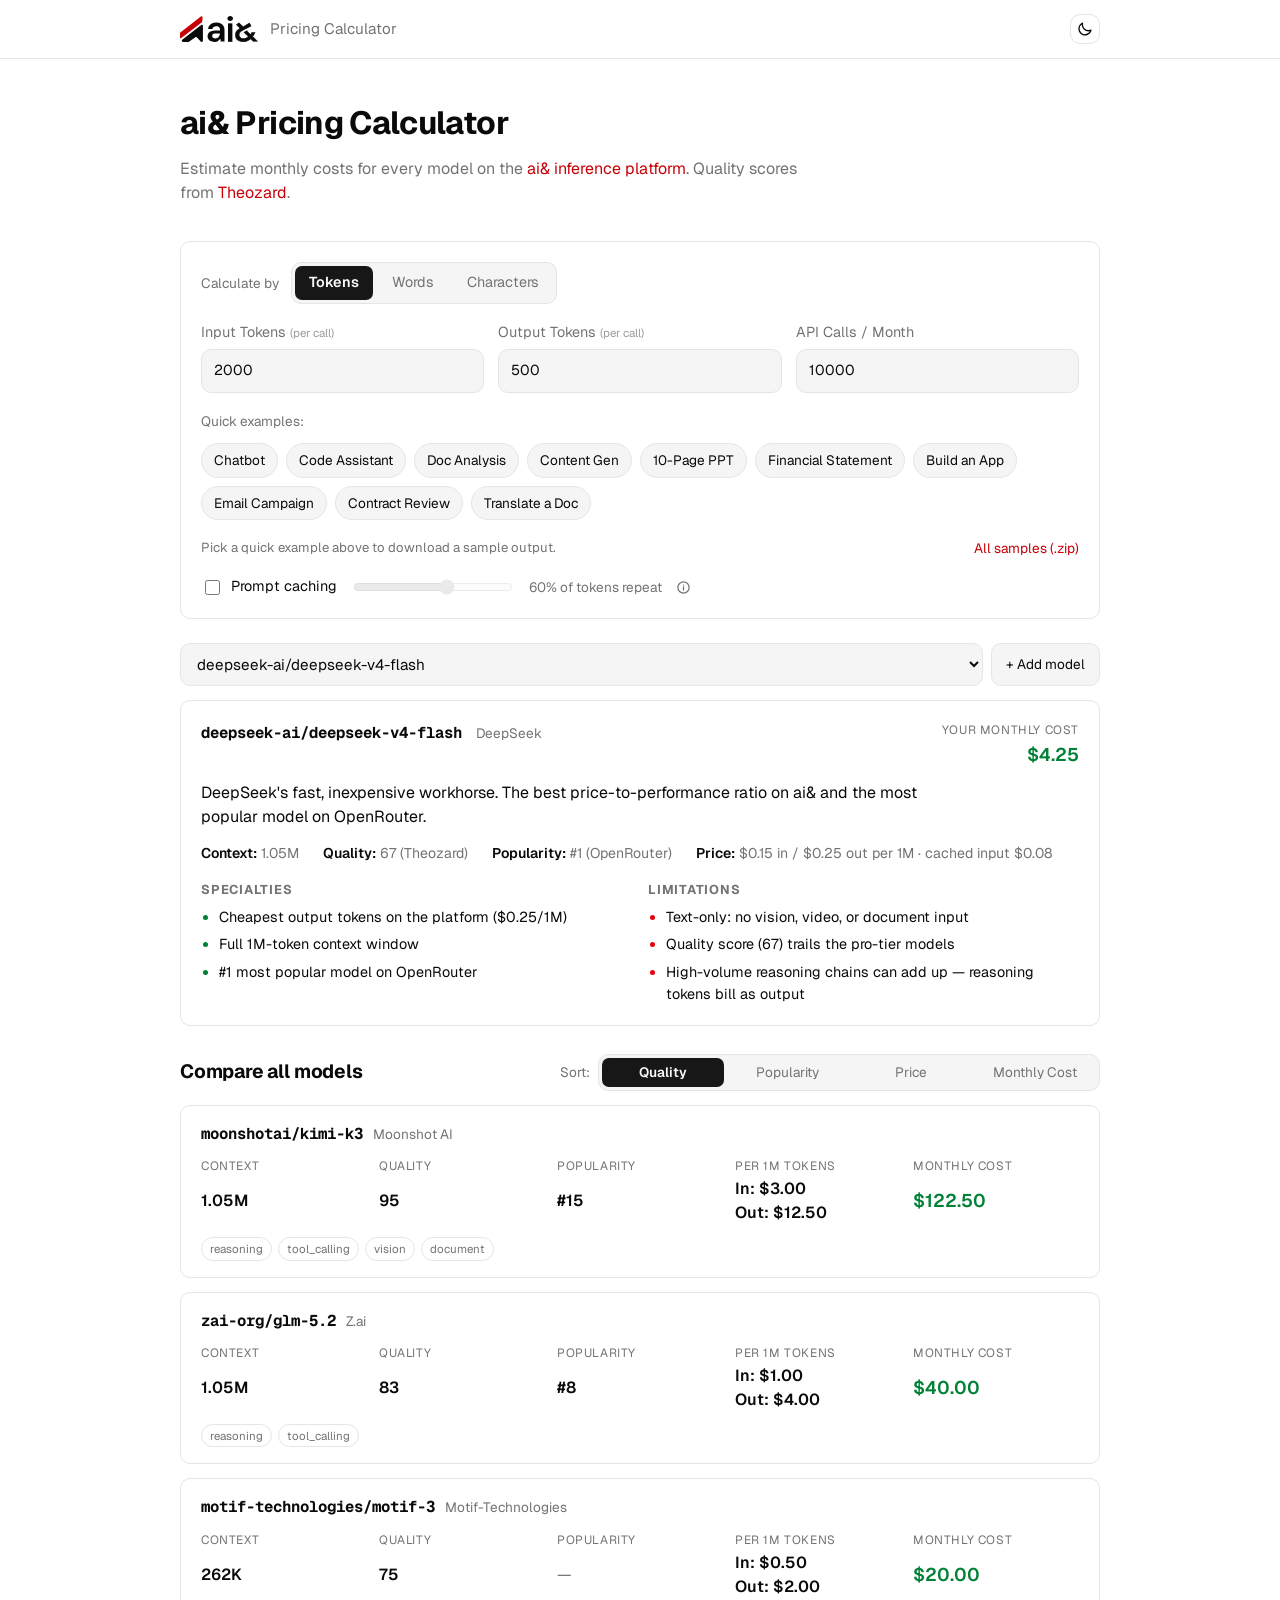
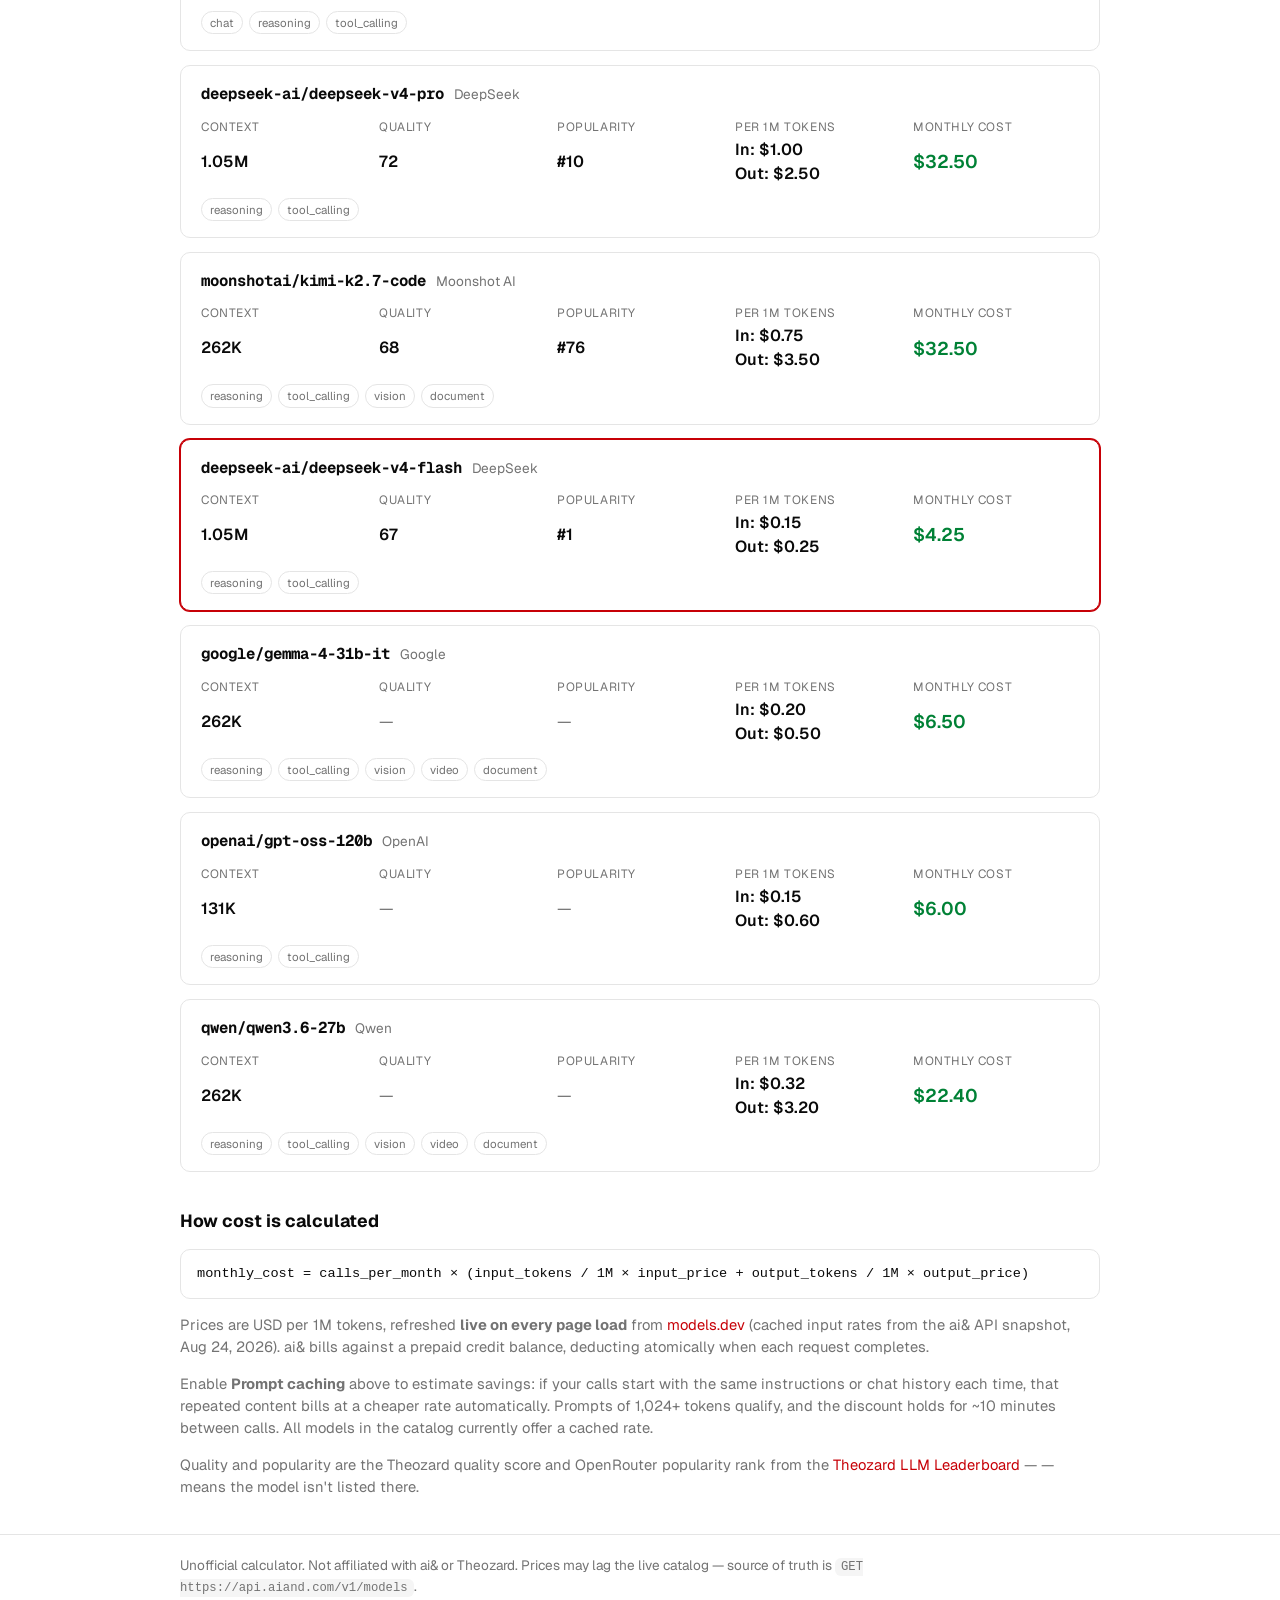
==== commit 234ed514: "Allow up to 100% repeated tokens on the caching slider" ====
--- a/index.html
+++ b/index.html
@@ -92,7 +92,7 @@
           <input type="checkbox" id="cacheToggle" />
           <span>Prompt caching</span>
         </label>
-        <input type="range" id="cacheRate" min="0" max="90" step="5" value="60" disabled />
+        <input type="range" id="cacheRate" min="0" max="100" step="5" value="60" disabled />
         <span class="cache-value" id="cacheValue">60% of tokens repeat</span>
         <span class="info-icon" role="img" aria-label="About prompt caching">
           <svg viewBox="0 0 24 24" fill="none" stroke="currentColor" stroke-width="2" stroke-linecap="round"><circle cx="12" cy="12" r="9"/><path d="M12 16v-5"/><path d="M12 8h.01"/></svg>
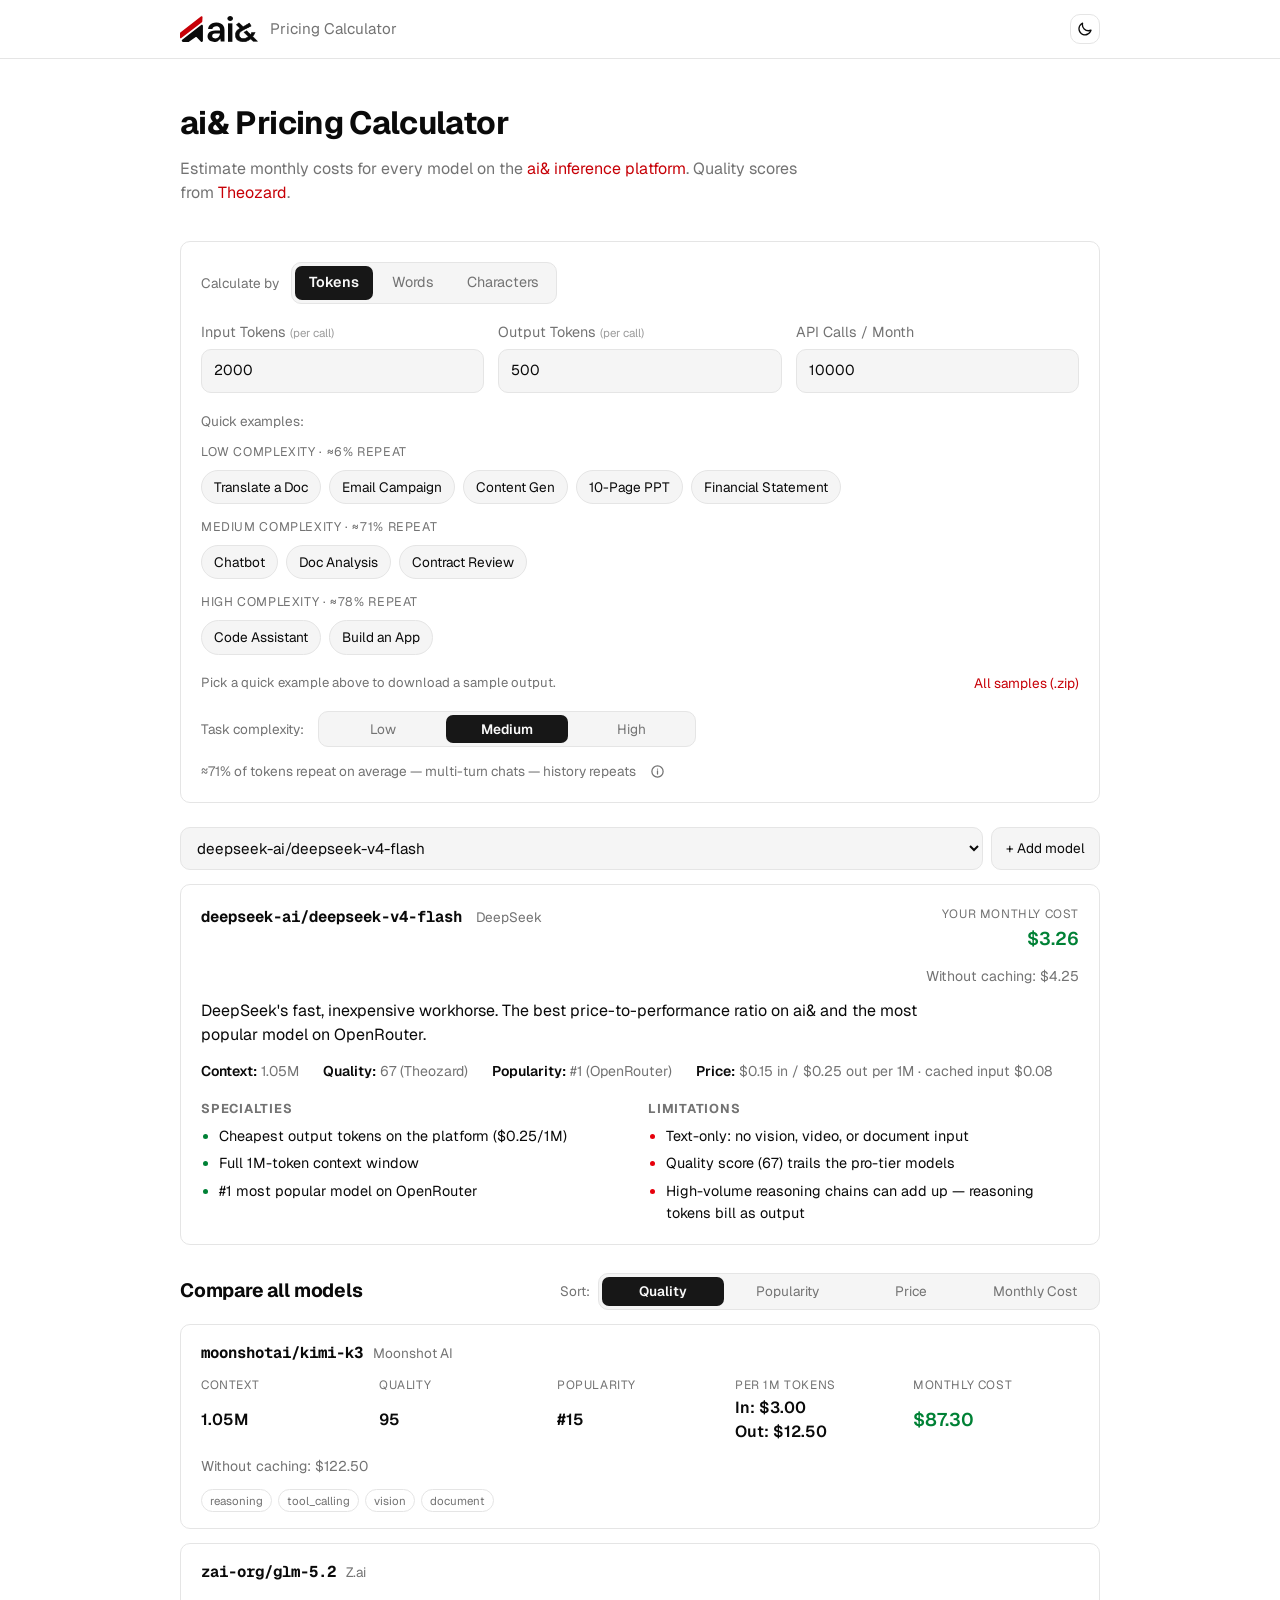
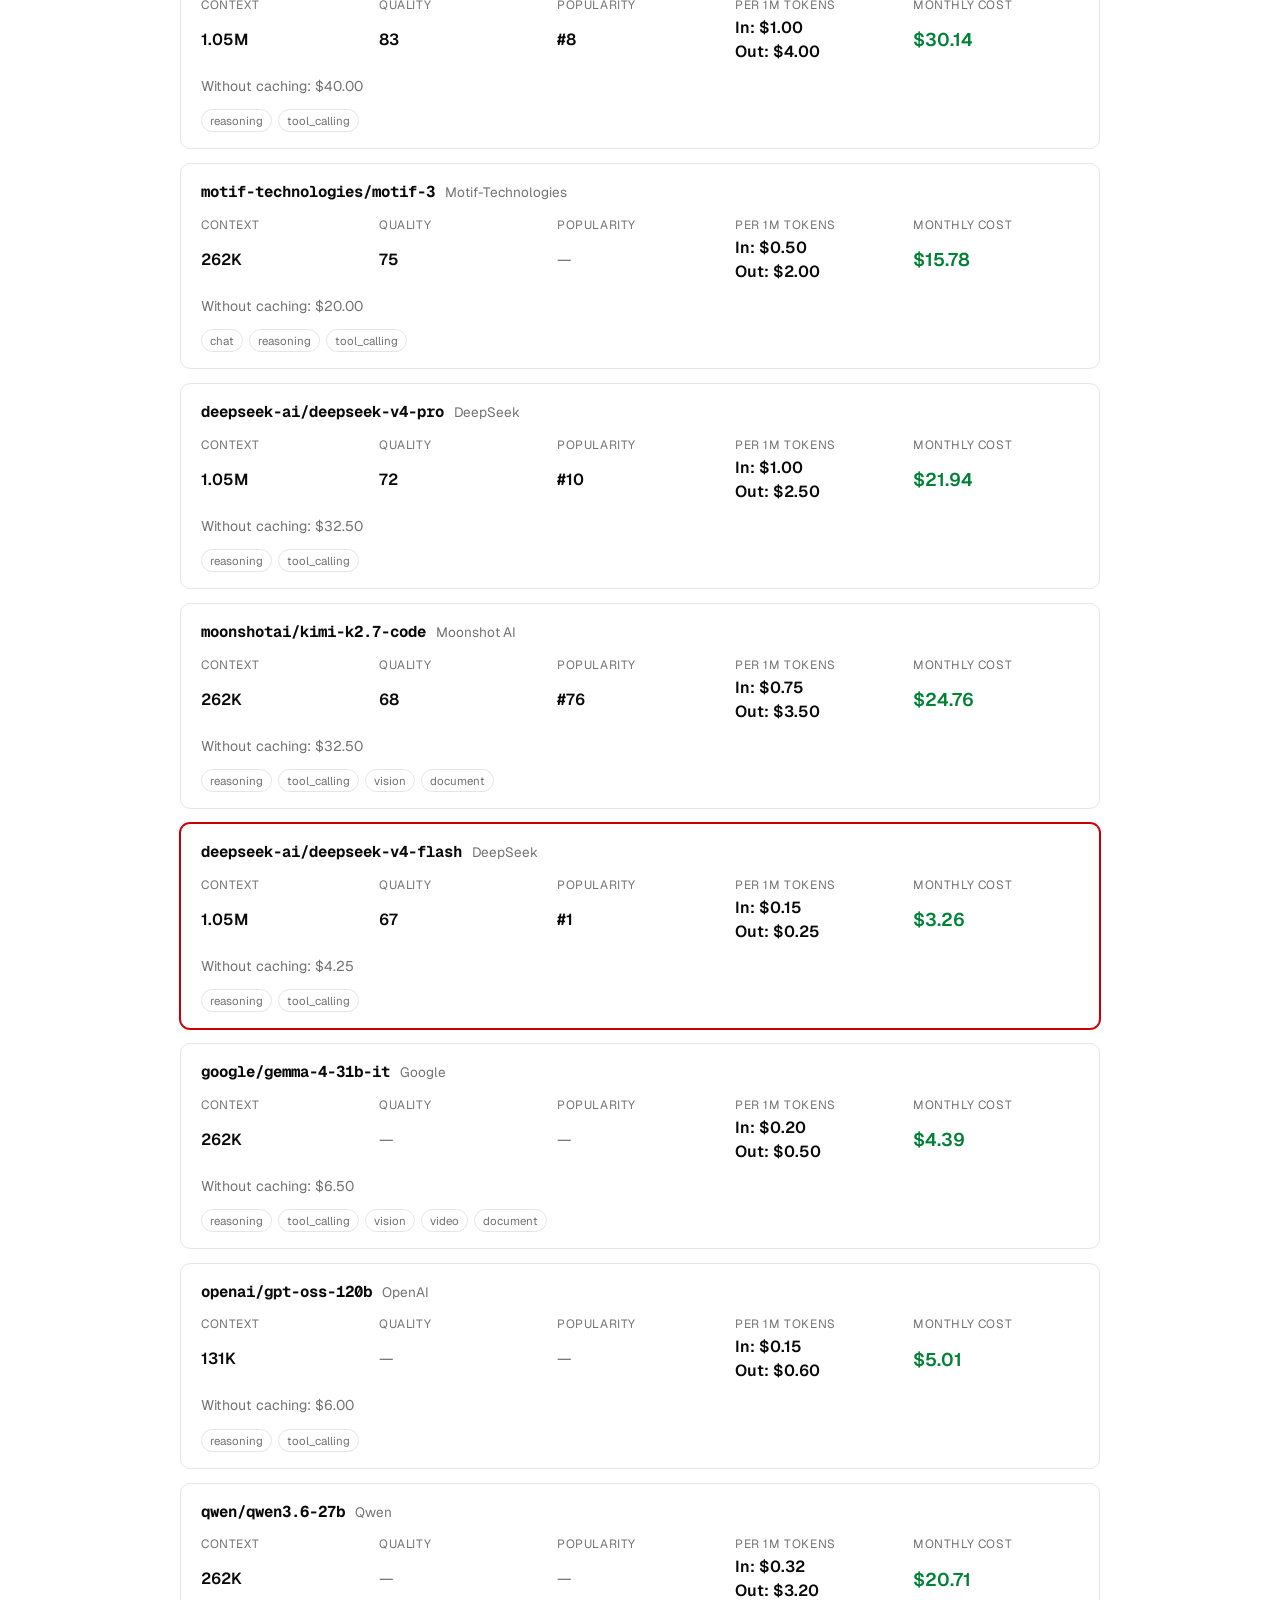
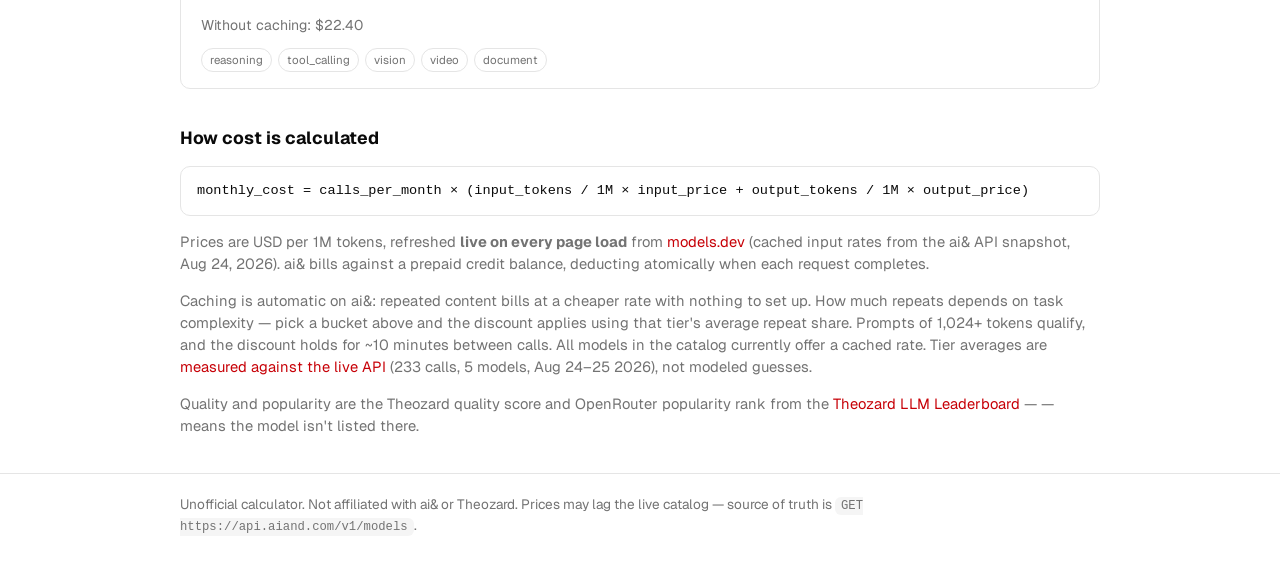
==== commit fc893e8c: "Complexity tiers with benchmark-measured repeat shares Replaces the repeat slider with Low/Medium/Hi" ====
--- a/index.html
+++ b/index.html
@@ -82,21 +82,22 @@
 
       <div class="presets">
         <span class="control-label">Quick examples:</span>
-        <div class="preset-buttons" id="presetButtons"></div>
+        <div class="preset-groups" id="presetButtons"></div>
       </div>
 
       <div class="sample-download" id="sampleDownload"></div>
 
       <div class="caching-row">
-        <label class="cache-toggle">
-          <input type="checkbox" id="cacheToggle" />
-          <span>Prompt caching</span>
-        </label>
-        <input type="range" id="cacheRate" min="0" max="100" step="5" value="60" disabled />
-        <span class="cache-value" id="cacheValue">60% of tokens repeat</span>
+        <span class="control-label">Task complexity:</span>
+        <div class="segmented small" id="complexityToggle">
+          <button class="seg" data-tier="low">Low</button>
+          <button class="seg active" data-tier="medium">Medium</button>
+          <button class="seg" data-tier="high">High</button>
+        </div>
+        <span class="cache-value" id="tierShare"></span>
         <span class="info-icon" role="img" aria-label="About prompt caching">
           <svg viewBox="0 0 24 24" fill="none" stroke="currentColor" stroke-width="2" stroke-linecap="round"><circle cx="12" cy="12" r="9"/><path d="M12 16v-5"/><path d="M12 8h.01"/></svg>
-          <span class="tooltip">If every request starts with the same instructions or chat history, ai&amp; remembers that part instead of charging full price for it again — repeated content bills at a cheaper rate. This happens automatically; nothing to set up in your code. Only prompts of 1,024+ tokens qualify, and the discount lasts about 10 minutes between calls.</span>
+          <span class="tooltip">ai&amp; automatically remembers repeated content instead of charging full price for it again — nothing to set up in your code. The more steps or tool calls a task has, the more of each request repeats from the step before, which is why complex tasks save the most. Only prompts of 1,024+ tokens qualify, and the discount holds for ~10 minutes between calls.</span>
         </span>
         <span class="cache-note" id="cacheNote"></span>
       </div>
@@ -132,10 +133,13 @@
         deducting atomically when each request completes.
       </p>
       <p>
-        Enable <strong>Prompt caching</strong> above to estimate savings: if your calls start with the
-        same instructions or chat history each time, that repeated content bills at a cheaper rate
-        automatically. Prompts of 1,024+ tokens qualify, and the discount holds for ~10 minutes between
-        calls. All models in the catalog currently offer a cached rate.
+        Caching is automatic on ai&amp;: repeated content bills at a cheaper rate with nothing to set up.
+        How much repeats depends on task complexity — pick a bucket above and the discount applies using
+        that tier's average repeat share. Prompts of 1,024+ tokens qualify, and the discount holds for
+        ~10 minutes between calls. All models in the catalog currently offer a cached rate.
+        Tier averages are
+        <a href="https://github.com/SumerSG/aiand-cache-benchmark" target="_blank" rel="noopener">measured
+        against the live API</a> (233 calls, 5 models, Aug 24–25 2026), not modeled guesses.
       </p>
       <p>
         Quality and popularity are the Theozard quality score and OpenRouter popularity rank from the
--- a/styles.css
+++ b/styles.css
@@ -160,6 +160,14 @@
 .preset:hover { border-color: var(--accent); color: var(--accent); }
 .preset.active { background: var(--primary); color: var(--primary-foreground); border-color: transparent; font-weight: 600; }
 .preset-buttons { display: flex; gap: 8px; flex-wrap: wrap; }
+.preset-groups { display: grid; gap: 14px; width: 100%; }
+.preset-group { display: grid; gap: 8px; }
+.preset-group-label {
+  color: var(--muted);
+  font-size: 0.78rem;
+  text-transform: uppercase;
+  letter-spacing: 0.05em;
+}
 
 /* Prompt caching */
 .caching-row { display: flex; align-items: center; gap: 14px; flex-wrap: wrap; }
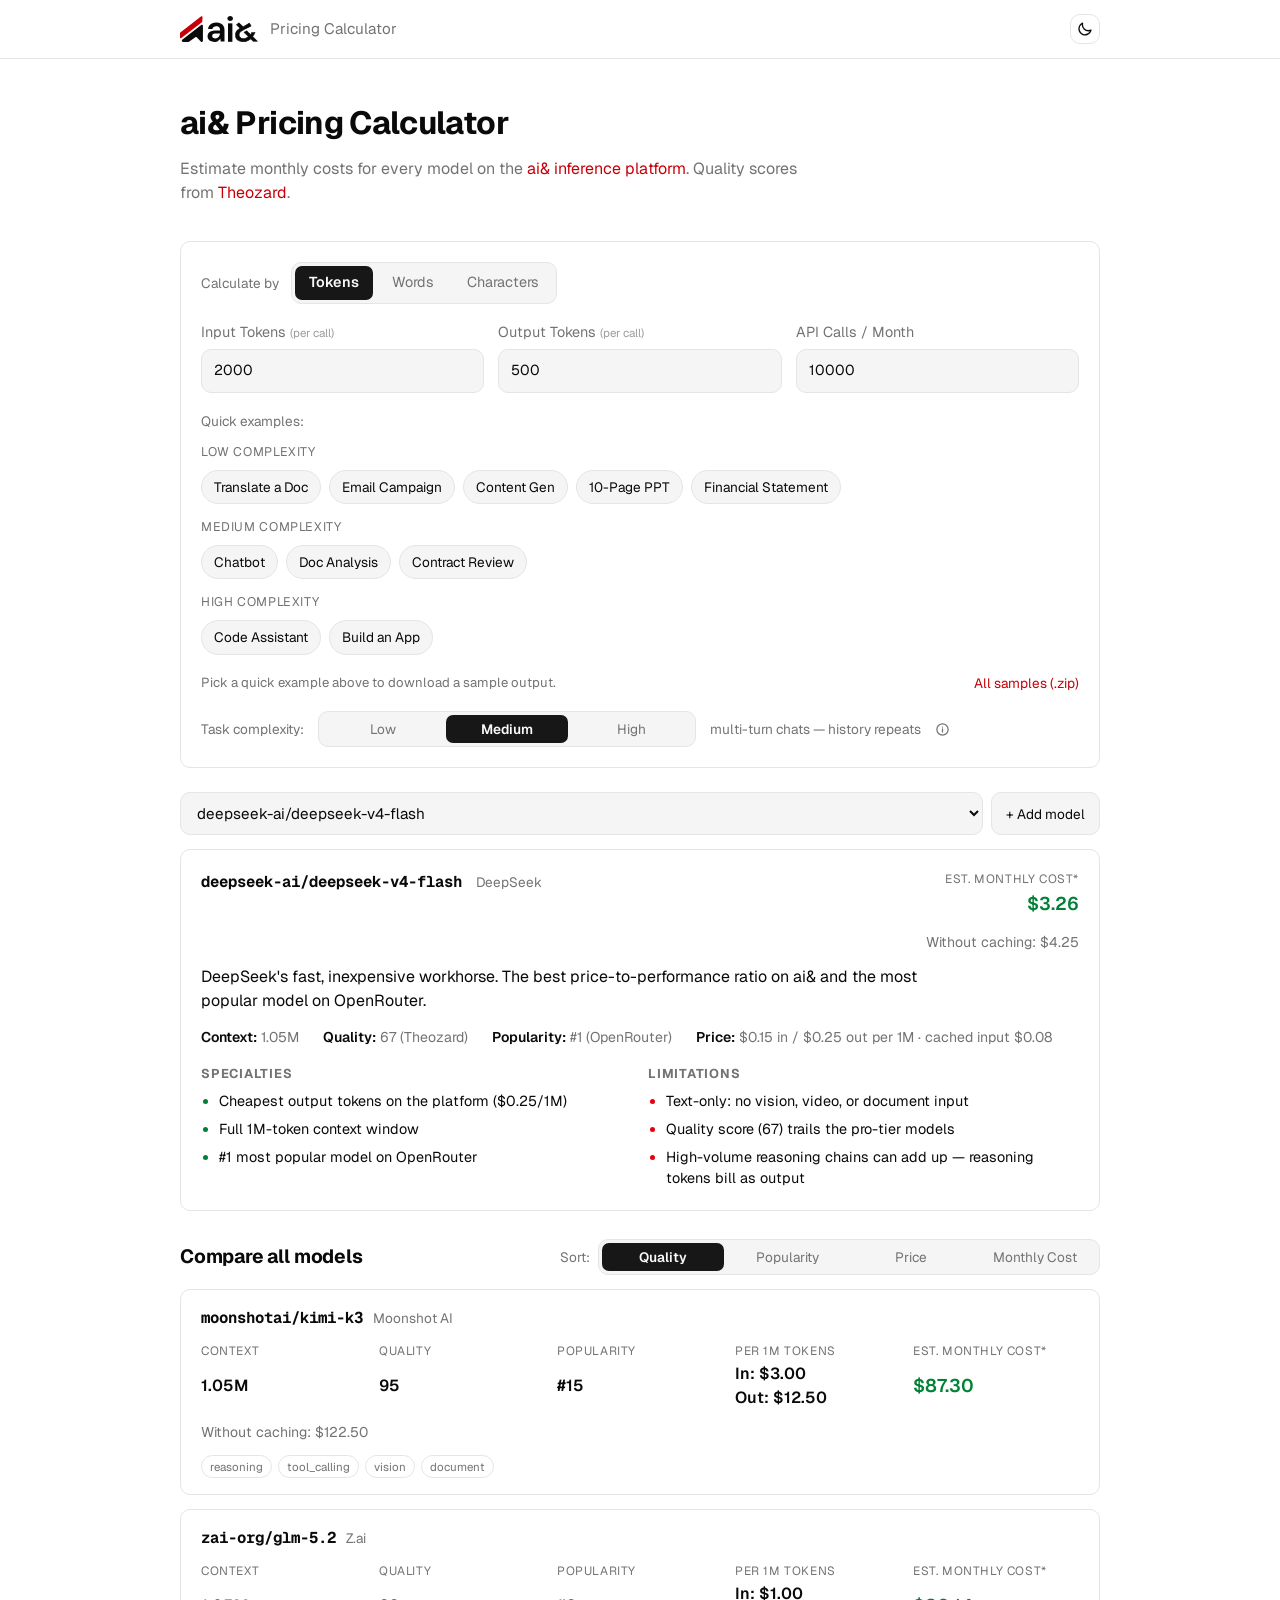
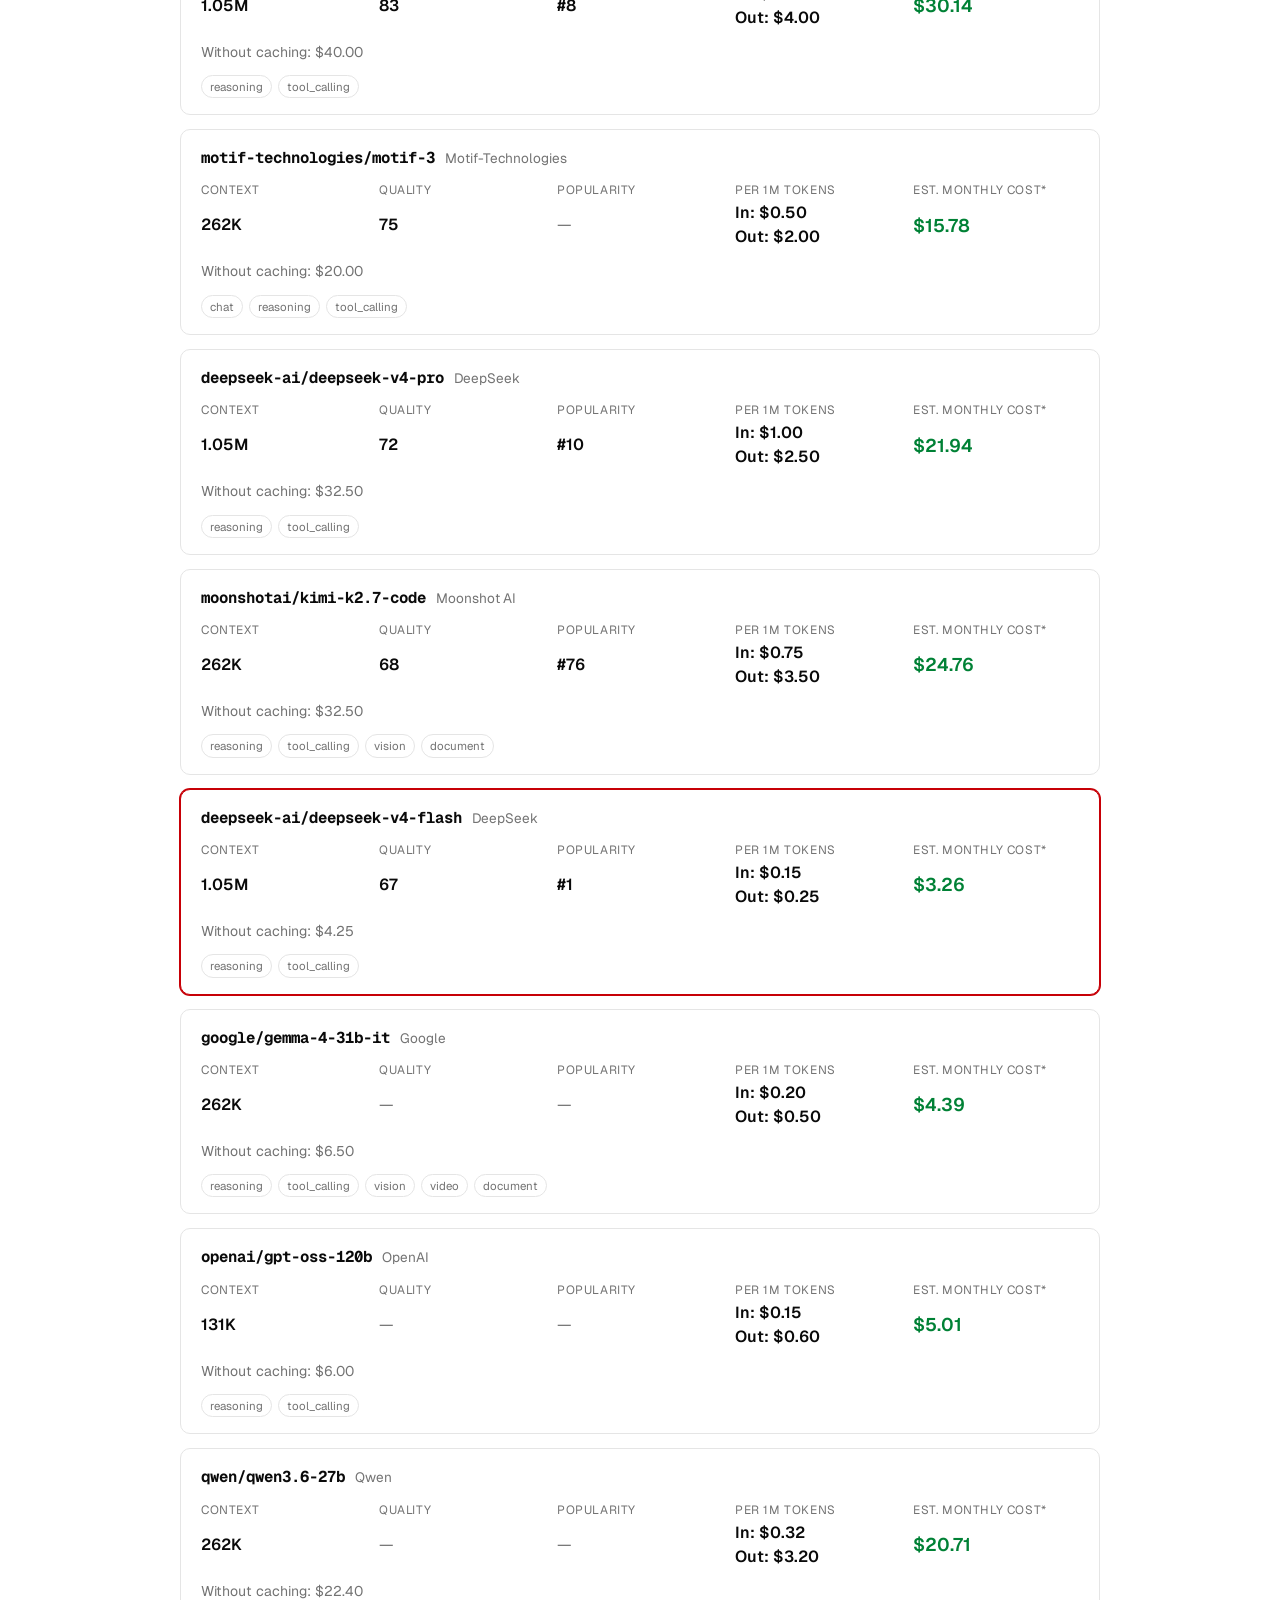
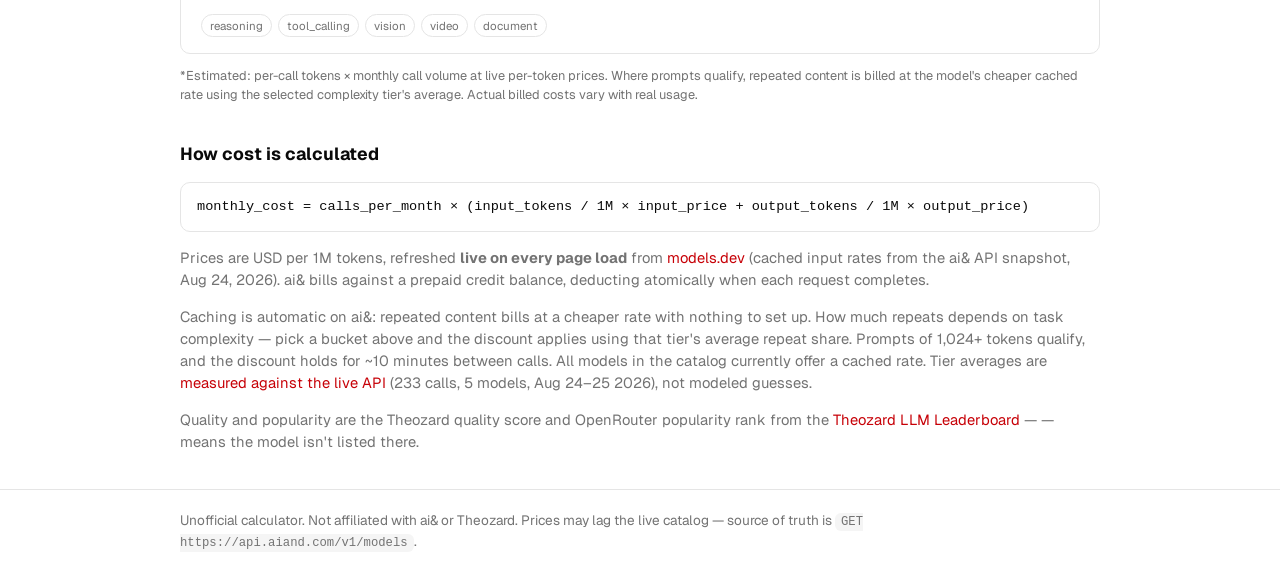
==== commit 7245496b: "Label costs as estimates with footnote; complexity change unselects example - 'Est. Monthly Cost*' e" ====
--- a/index.html
+++ b/index.html
@@ -122,6 +122,9 @@
       </div>
     </div>
     <section id="results" class="results"></section>
+    <p class="est-note">*Estimated: per-call tokens × monthly call volume at live per-token prices.
+    Where prompts qualify, repeated content is billed at the model's cheaper cached rate using the
+    selected complexity tier's average. Actual billed costs vary with real usage.</p>
 
     <section class="notes">
       <h2>How cost is calculated</h2>
--- a/styles.css
+++ b/styles.css
@@ -385,6 +385,7 @@
 }
 
 /* Notes */
+.est-note { color: var(--muted); font-size: 0.8rem; margin: 12px 0 0; }
 .notes { margin: 36px 0; color: var(--muted); font-size: 0.92rem; }
 .notes h2 { color: var(--text); font-size: 1.1rem; }
 .formula {
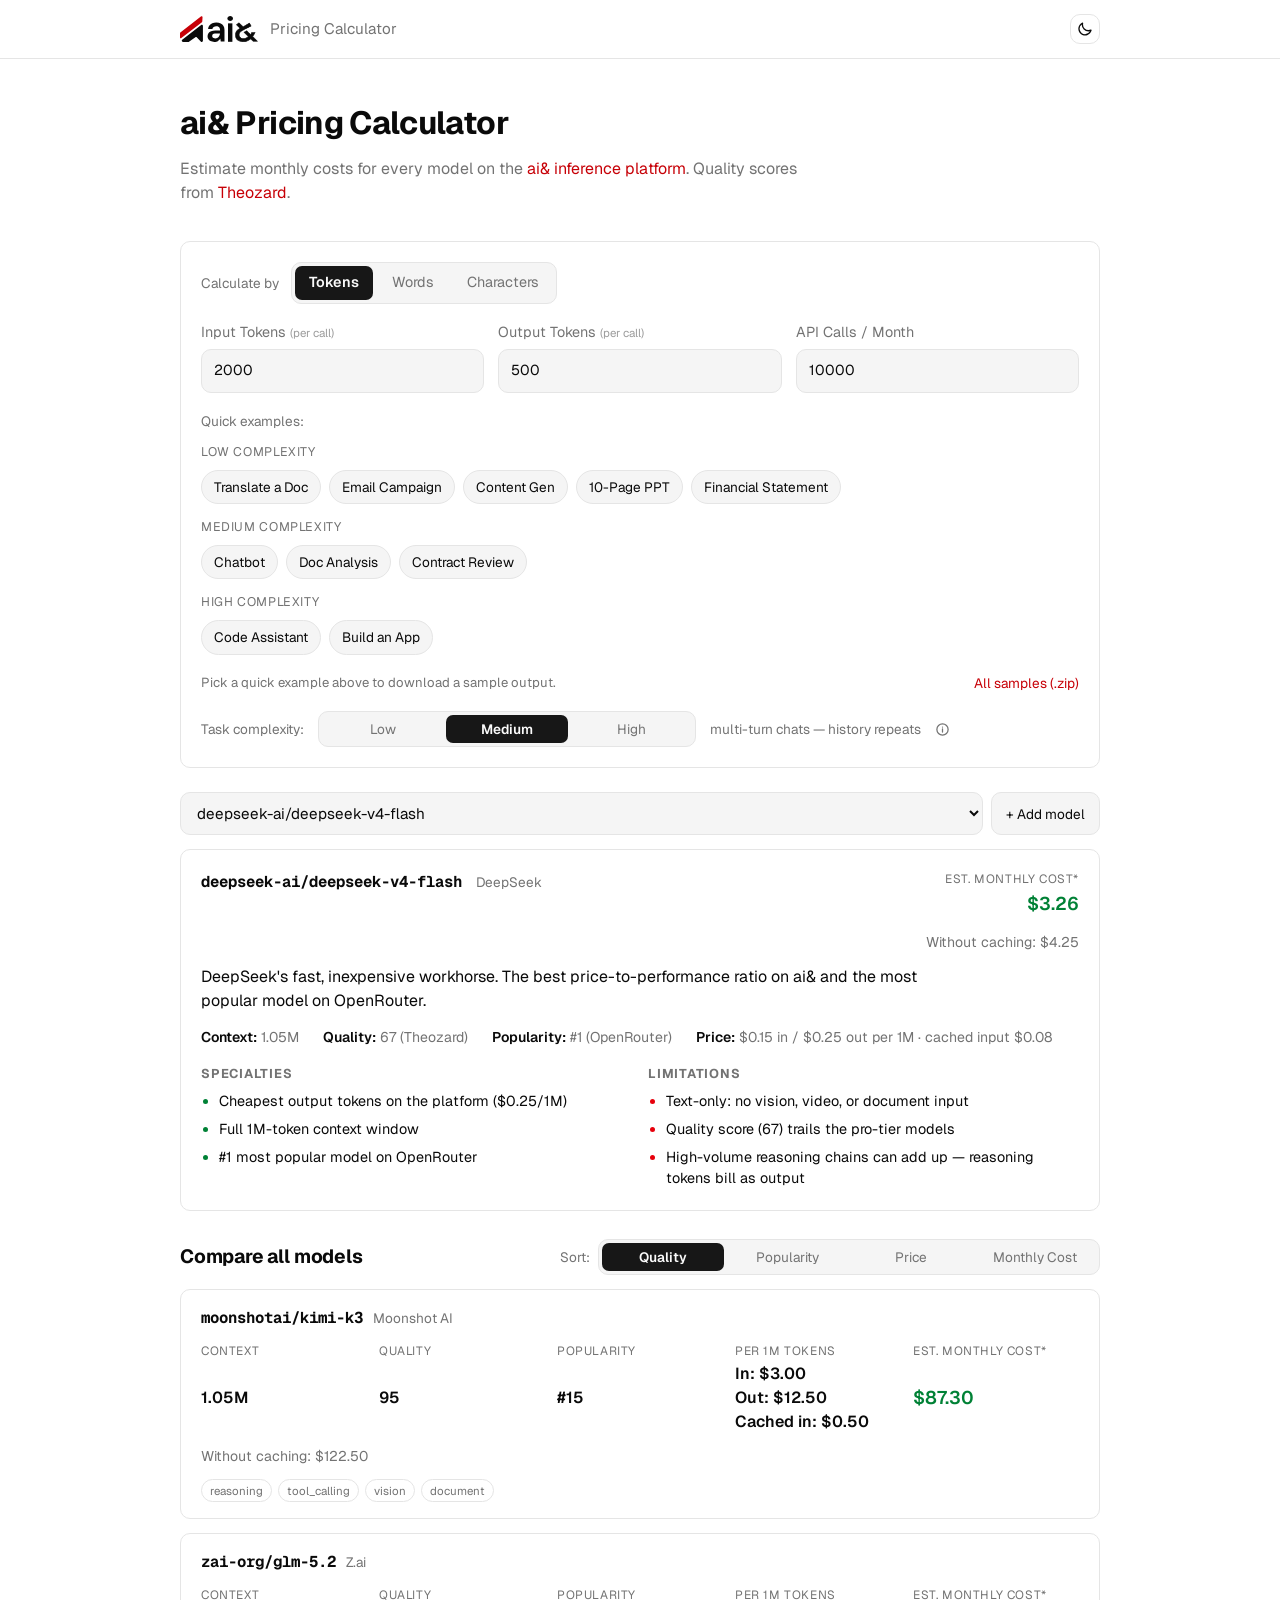
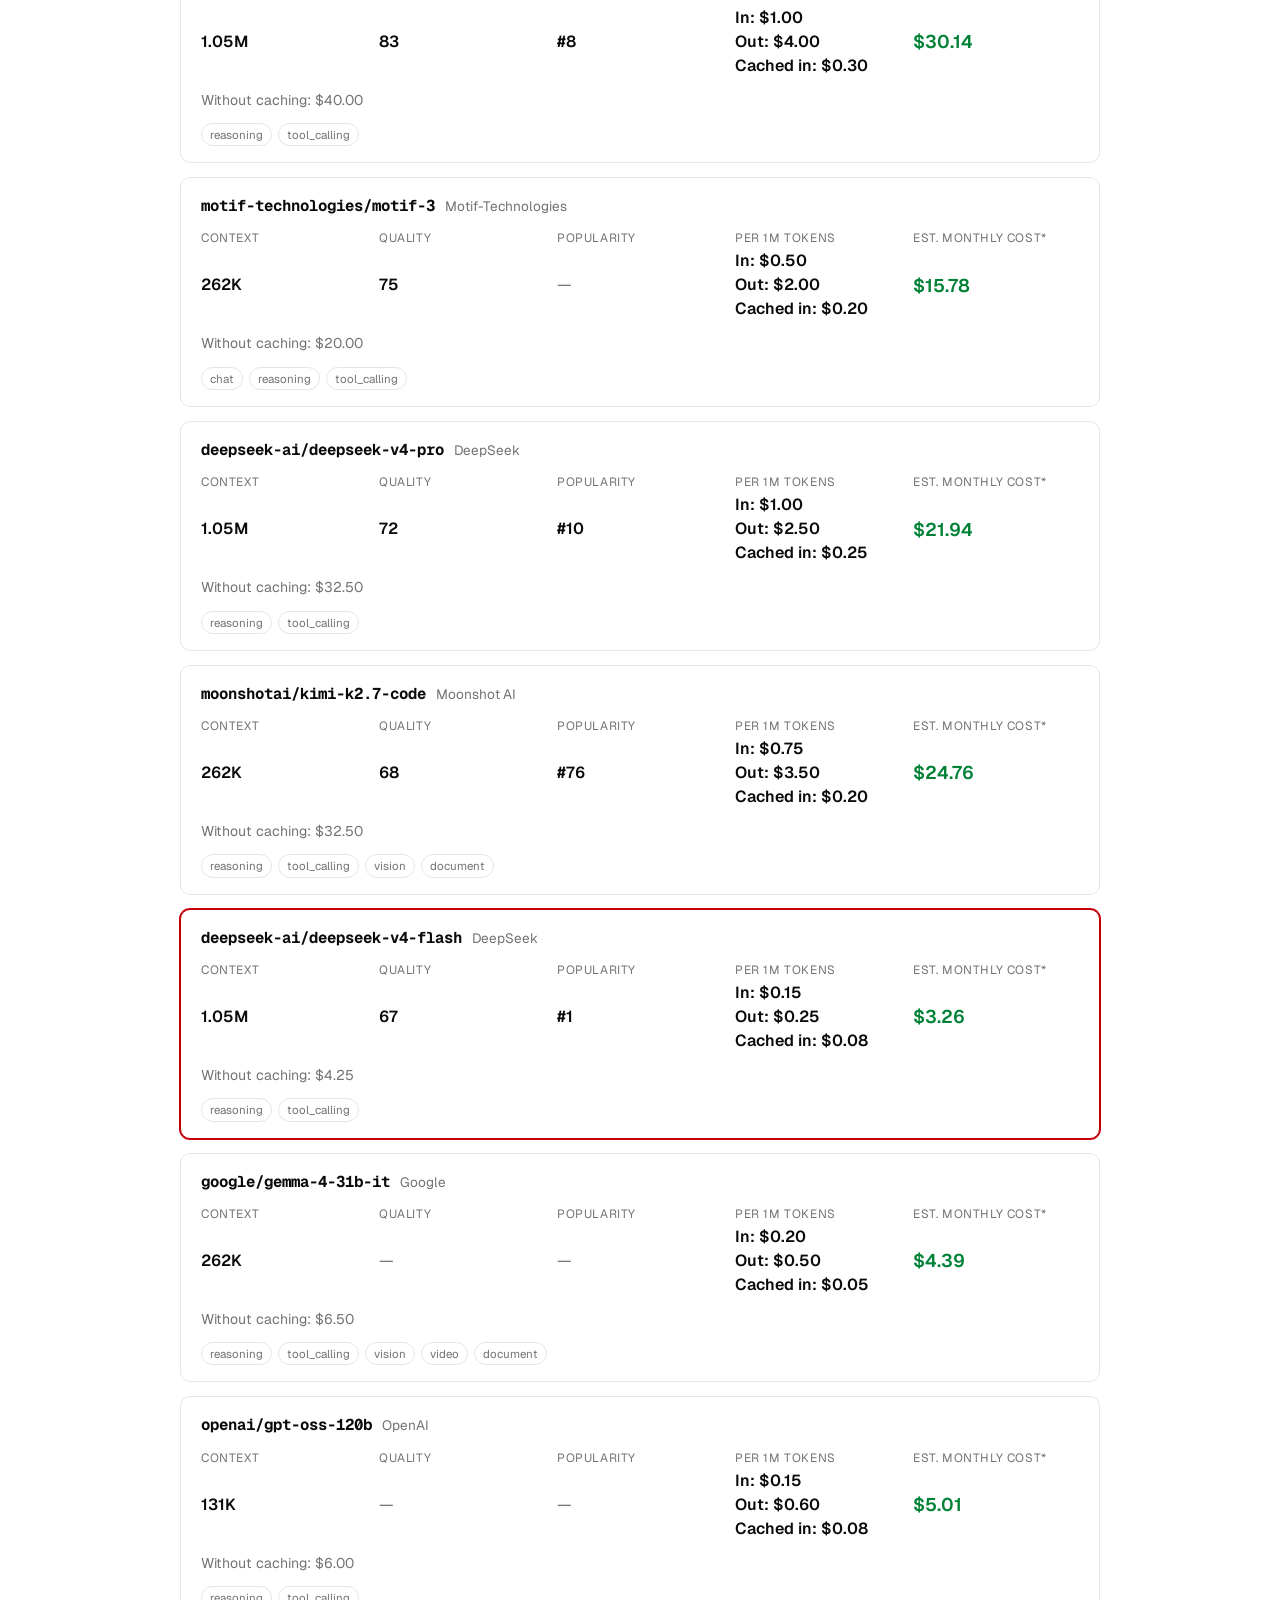
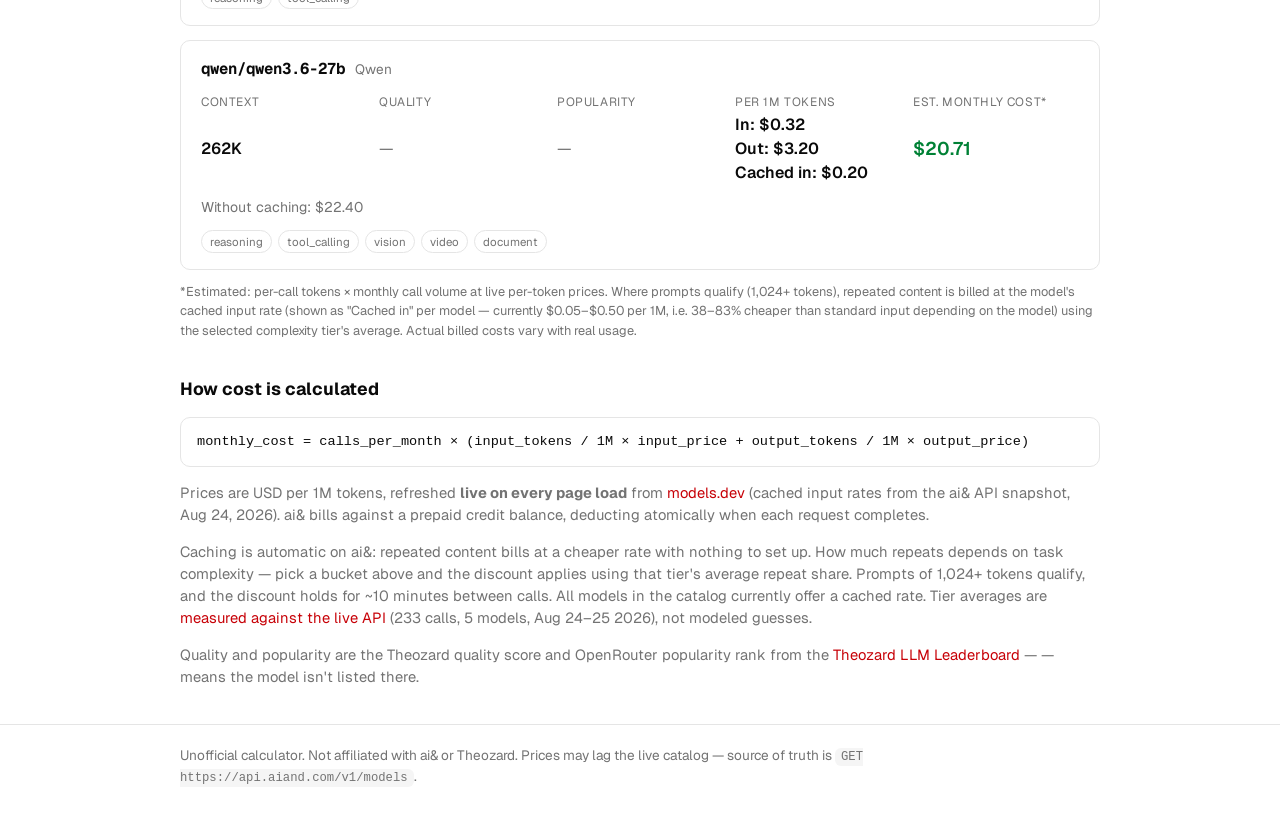
==== commit 64df7c14: "Show cached input rate on model cards and in the estimate footnote" ====
--- a/index.html
+++ b/index.html
@@ -123,8 +123,10 @@
     </div>
     <section id="results" class="results"></section>
     <p class="est-note">*Estimated: per-call tokens × monthly call volume at live per-token prices.
-    Where prompts qualify, repeated content is billed at the model's cheaper cached rate using the
-    selected complexity tier's average. Actual billed costs vary with real usage.</p>
+    Where prompts qualify (1,024+ tokens), repeated content is billed at the model's cached input rate
+    (shown as "Cached in" per model — currently $0.05–$0.50 per 1M, i.e. 38–83% cheaper than standard
+    input depending on the model) using the selected complexity tier's average. Actual billed costs
+    vary with real usage.</p>
 
     <section class="notes">
       <h2>How cost is calculated</h2>
